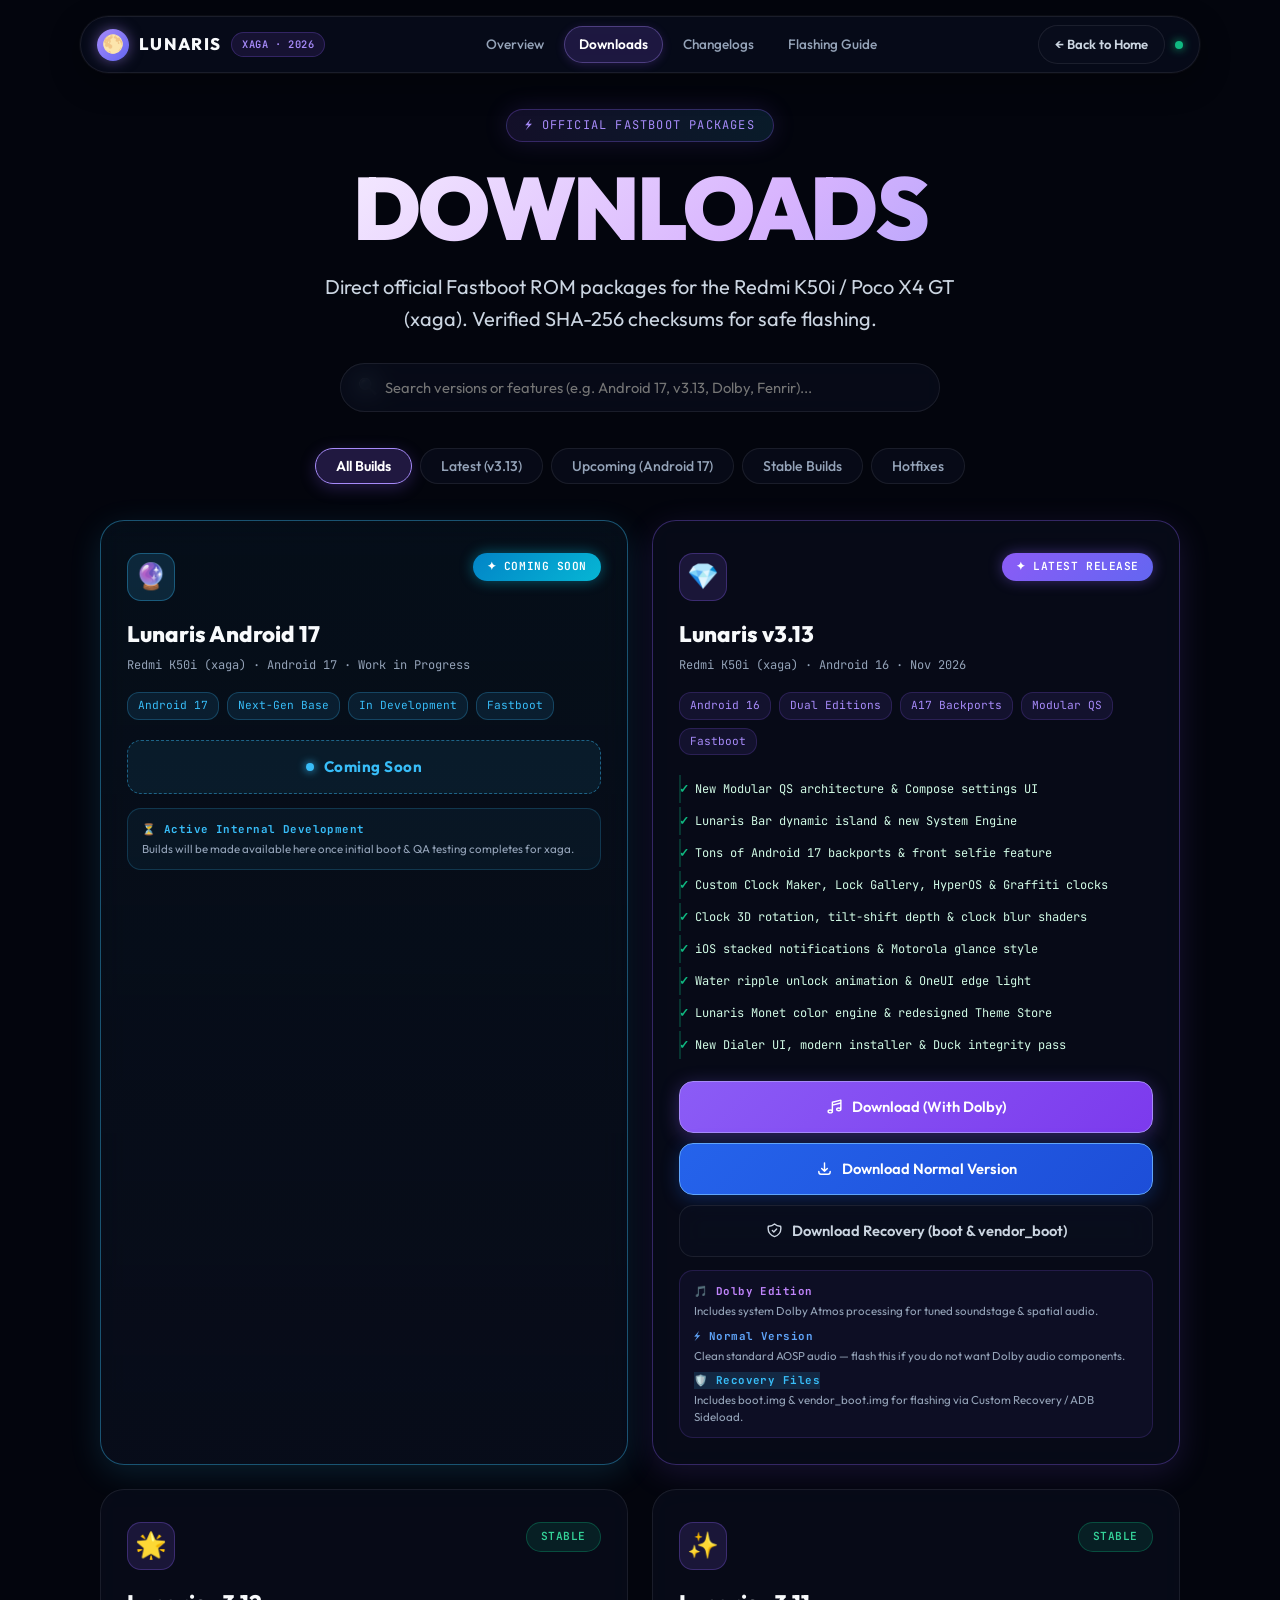
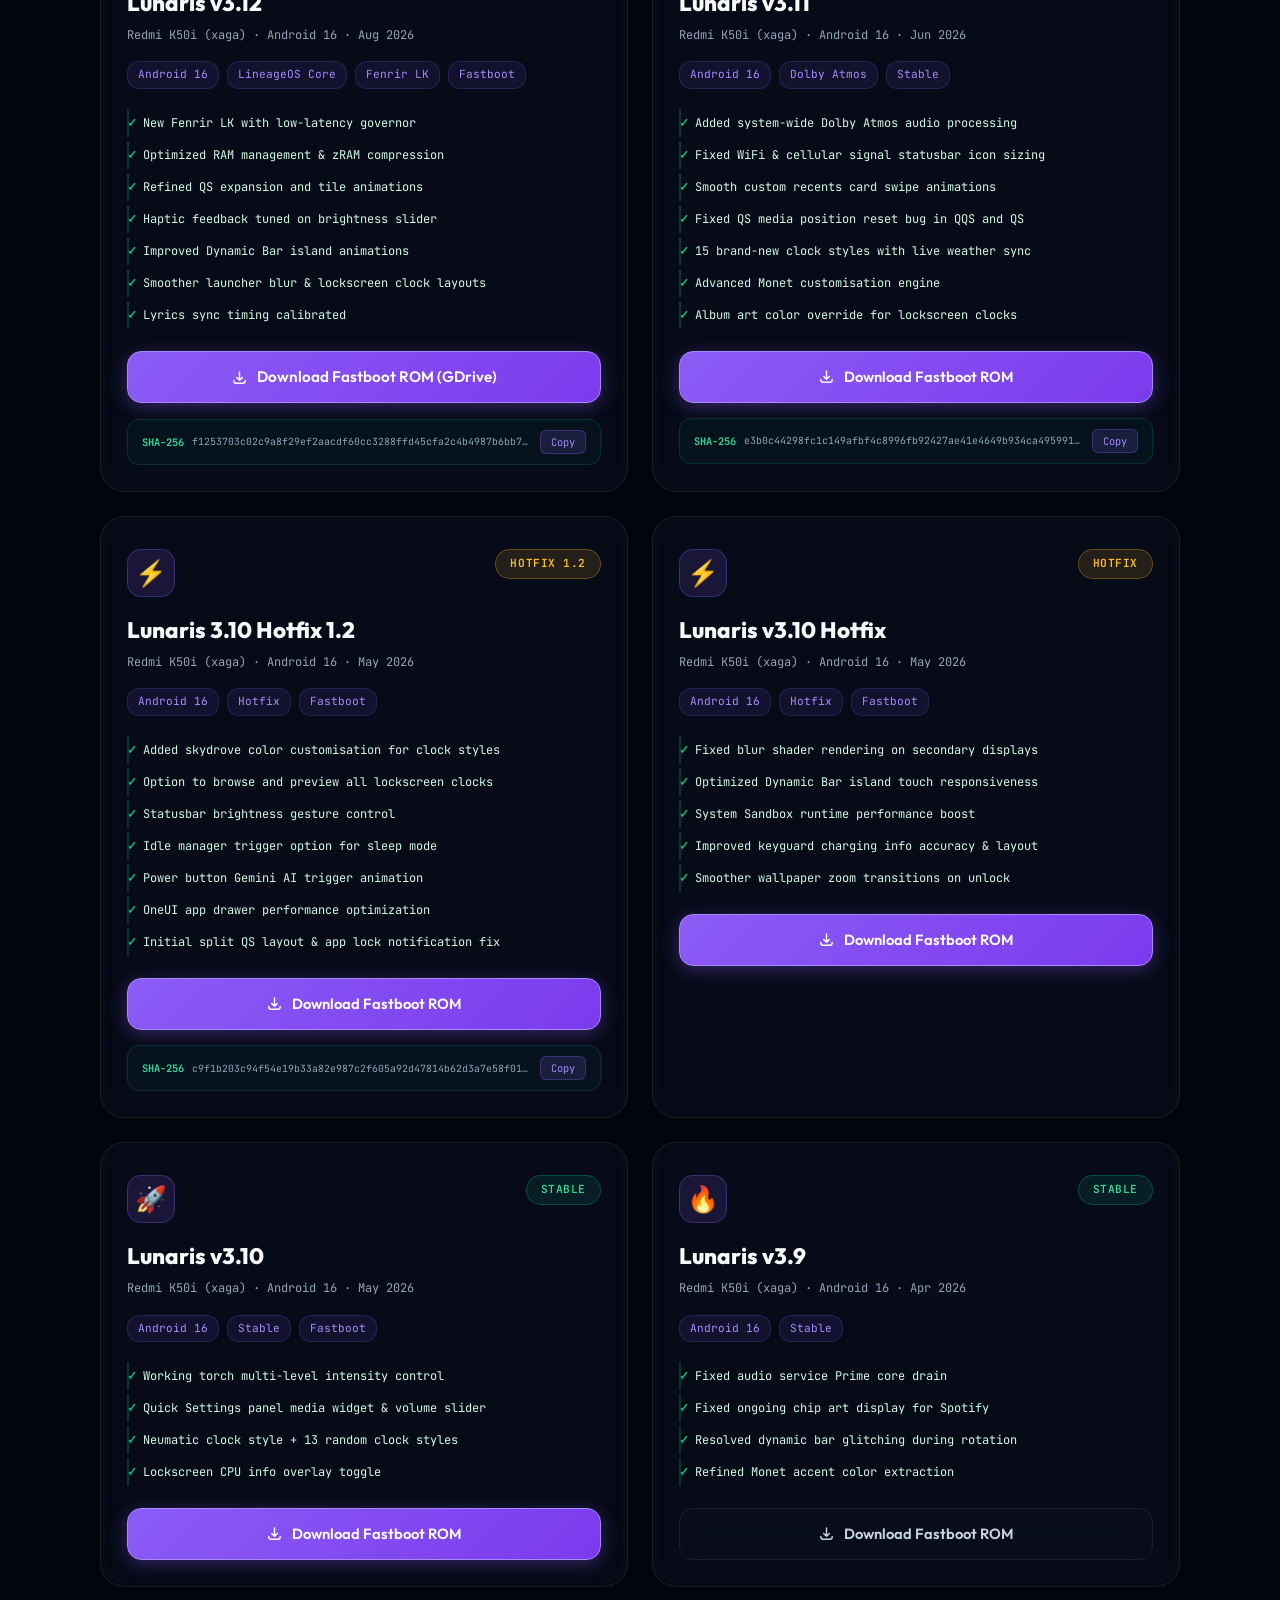
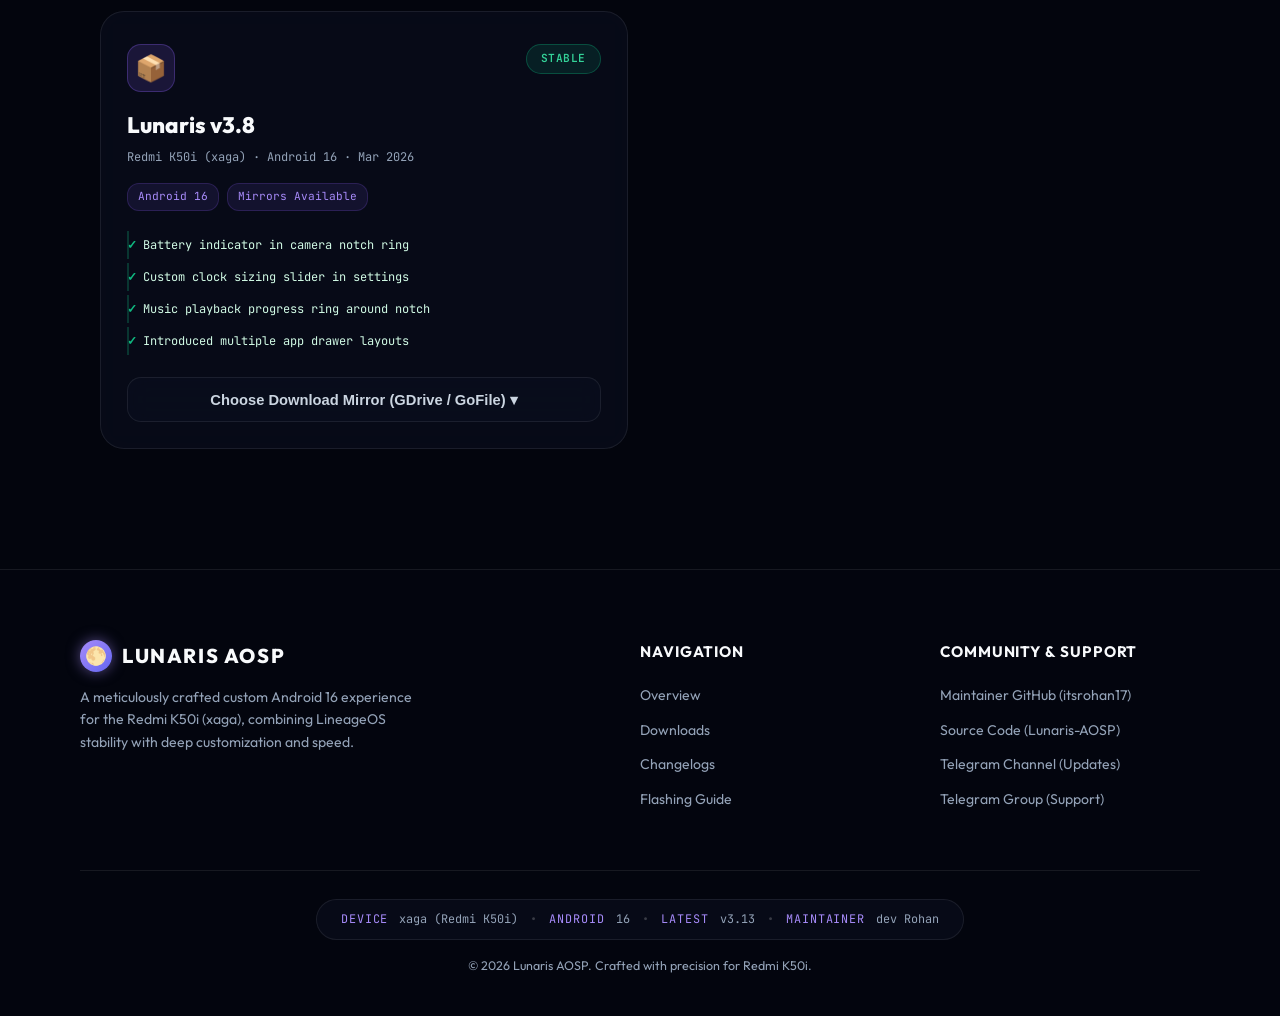
==== downloads.html @ 6e04f0ce "Lunaris v3.13 upates pushed" ====
<!DOCTYPE html>
<html lang="en">

<head>
  <meta charset="UTF-8">
  <meta name="viewport" content="width=device-width, initial-scale=1.0, maximum-scale=5.0">
  <meta name="theme-color" content="#03050d">
  <title>Downloads · Lunaris AOSP | Redmi K50i (xaga)</title>

  <meta name="description" content="Download official Fastboot ROM builds for Lunaris AOSP on Redmi K50i (xaga). Based on Android 16 and LineageOS.">
  <meta name="keywords" content="Lunaris AOSP downloads, Redmi K50i ROM download, xaga Fastboot ROM, Android 16 download">
  <meta name="author" content="dev Rohan (itsrohan17)">
  <link rel="canonical" href="https://itsrohan17.github.io/Lunaris-Aosp-Xaga-website/downloads.html">

  <!-- Open Graph -->
  <meta property="og:type" content="website">
  <meta property="og:url" content="https://itsrohan17.github.io/Lunaris-Aosp-Xaga-website/downloads.html">
  <meta property="og:title" content="Downloads · Lunaris AOSP | Redmi K50i">
  <meta property="og:description" content="Download official Fastboot ROMs for Redmi K50i (xaga). High performance Android 16.">
  <meta property="og:site_name" content="Lunaris AOSP">
  <meta property="og:image" content="screenshots/homescreen.png">

  <!-- Twitter -->
  <meta name="twitter:card" content="summary_large_image">
  <meta name="twitter:title" content="Downloads · Lunaris AOSP | Redmi K50i">
  <meta name="twitter:description" content="Download official Fastboot ROMs for Redmi K50i (xaga). High performance Android 16.">

  <!-- Favicon -->
  <link rel="icon" type="image/svg+xml" href="data:image/svg+xml,<svg xmlns='http://www.w3.org/2000/svg' viewBox='0 0 100 100'><text y='.9em' font-size='90'>🌕</text></svg>">

  <link rel="preconnect" href="https://fonts.googleapis.com">
  <link rel="preconnect" href="https://fonts.gstatic.com" crossorigin>
  <link href="https://fonts.googleapis.com/css2?family=Outfit:wght@300;400;500;600;700;800;900&family=JetBrains+Mono:wght@400;500;600;700&display=swap" rel="stylesheet">
  
  <link rel="stylesheet" href="style.css">
  <link rel="stylesheet" href="perf.css">
  <link rel="stylesheet" href="transitions.css">

  <script src="perf.js"></script>
  <script src="stars.js" defer></script>
  <script src="transitions.js"></script>
  <script src="script.js" defer></script>
</head>

<body>

  <canvas id="pc" aria-hidden="true"></canvas>
  <div class="ambient-glow" id="nebula" aria-hidden="true"></div>

  <!-- NAVIGATION HEADER -->
  <header>
    <nav class="nav-container scroll-reveal" aria-label="Main Navigation">
      <a href="index.html" class="nav-brand">
        <div class="nav-logo-icon">🌕</div>
        <span class="nav-logo-text">LUNARIS</span>
        <span class="nav-badge-pill">XAGA · 2026</span>
      </a>

      <ul class="nav-links">
        <li><a href="index.html" class="nav-link">Overview</a></li>
        <li><a href="downloads.html" class="nav-link active">Downloads</a></li>
        <li><a href="changelog.html" class="nav-link">Changelogs</a></li>
        <li><a href="guide.html" class="nav-link">Flashing Guide</a></li>
      </ul>

      <div class="nav-cta">
        <a href="index.html" class="btn bg" style="padding:8px 16px;font-size:0.82rem;border-radius:999px;">
          <span>← Back to Home</span>
        </a>
        <div class="nav-dot" title="Builds Active"></div>
        <button class="mobile-nav-toggle" id="mobile-toggle" aria-label="Toggle Navigation Menu" onclick="document.getElementById('mobile-drawer').classList.toggle('open')">
          ☰
        </button>
      </div>
    </nav>

    <!-- Mobile Drawer Menu -->
    <div class="mobile-menu-drawer" id="mobile-drawer">
      <a href="index.html" class="nav-link" onclick="document.getElementById('mobile-drawer').classList.remove('open')">Overview</a>
      <a href="downloads.html" class="nav-link active" onclick="document.getElementById('mobile-drawer').classList.remove('open')">Downloads</a>
      <a href="changelog.html" class="nav-link" onclick="document.getElementById('mobile-drawer').classList.remove('open')">Changelogs</a>
      <a href="guide.html" class="nav-link" onclick="document.getElementById('mobile-drawer').classList.remove('open')">Flashing Guide</a>
      <a href="https://t.me/screenshotsxaga" target="_blank" rel="noopener noreferrer" class="nav-link" style="color:var(--sky);">Telegram Updates ↗</a>
      <a href="https://github.com/itsrohan17" target="_blank" rel="noopener noreferrer" class="nav-link" style="color:var(--violet);">Maintainer GitHub ↗</a>
    </div>
  </header>

  <main id="page-root">
    <div class="hero-wrapper" style="margin-bottom:28px;">
      <p class="hero-pill-badge rev d1">
        <span>⚡ OFFICIAL FASTBOOT PACKAGES</span>
      </p>
      <div class="rev d2">
        <h1 class="hero-title">DOWNLOADS</h1>
      </div>
      <p class="hero-subtitle rev d3">
        Direct official Fastboot ROM packages for the Redmi K50i / Poco X4 GT (xaga). Verified SHA-256 checksums for safe flashing.
      </p>
    </div>

    <!-- FILTER & SEARCH BAR -->
    <section class="scroll-reveal" style="max-width:var(--container-max);margin:0 auto 36px;padding:0 20px;">
      <div class="dl-search-bar">
        <span class="dl-search-icon">🔍</span>
        <input type="text" id="dl-search" class="dl-search-input" placeholder="Search versions or features (e.g. Android 17, v3.13, Dolby, Fenrir)..." oninput="filterDownloads()" aria-label="Search downloads">
      </div>

      <div class="ss-filters" style="justify-content:center;margin-bottom:24px;">
        <button class="filter-btn active" onclick="filterBuildType('all', this)">All Builds</button>
        <button class="filter-btn" onclick="filterBuildType('latest', this)">Latest (v3.13)</button>
        <button class="filter-btn" onclick="filterBuildType('upcoming', this)">Upcoming (Android 17)</button>
        <button class="filter-btn" onclick="filterBuildType('stable', this)">Stable Builds</button>
        <button class="filter-btn" onclick="filterBuildType('hotfix', this)">Hotfixes</button>
      </div>
    </section>

    <!-- DOWNLOADS GRID -->
    <section class="scroll-reveal" style="max-width:var(--container-max);margin:0 auto;padding:0 20px 60px;">
      <div class="dl-grid-3" id="downloads-grid">

        <!-- LUNARIS ANDROID 17 — COMING SOON -->
        <div class="dl-card dl-upcoming" data-type="upcoming" data-keywords="android 17 lunaris a17 coming soon next gen preview xaga future">
          <div class="dl-card-header">
            <div class="dl-icon-badge" style="background:rgba(56,189,248,0.15);border-color:rgba(56,189,248,0.35);">🔮</div>
            <span class="dl-ver-badge upcoming">✦ Coming Soon</span>
          </div>
          <div class="dl-ver">Lunaris Android 17</div>
          <div class="dl-device">Redmi K50i (xaga) · Android 17 · Work in Progress</div>
          <ul class="dl-tags">
            <li style="color:#38bdf8;background:rgba(56,189,248,0.1);border-color:rgba(56,189,248,0.25);">Android 17</li>
            <li style="color:#38bdf8;background:rgba(56,189,248,0.1);border-color:rgba(56,189,248,0.25);">Next-Gen Base</li>
            <li style="color:#38bdf8;background:rgba(56,189,248,0.1);border-color:rgba(56,189,248,0.25);">In Development</li>
            <li style="color:#38bdf8;background:rgba(56,189,248,0.1);border-color:rgba(56,189,248,0.25);">Fastboot</li>
          </ul>
          <div class="dl-btn-group">
            <div class="btn-coming-soon" aria-disabled="true">
              <span class="pulse-cyan"></span>
              <span>Coming Soon</span>
            </div>
            <div class="dl-edition-guide" style="background:rgba(56,189,248,0.05);border-color:rgba(56,189,248,0.2);">
              <div class="dl-edition-item">
                <span class="edition-badge" style="color:#38bdf8;">⏳ Active Internal Development</span>
                <span class="edition-desc">Builds will be made available here once initial boot &amp; QA testing completes for xaga.</span>
              </div>
            </div>
          </div>
        </div>

        <!-- v3.13 — LATEST -->
        <div class="dl-card dl-latest" data-type="latest" data-keywords="v3.13 latest november dolby normal vanilla modular qs compose settings lunaris bar hyperos clocks system engine ios stacked notification ripple moto dialer lock gallery custom clock maker blur edge light android 17 monet smartspace themestore duck fastboot">
          <div class="dl-card-header">
            <div class="dl-icon-badge">💎</div>
            <span class="dl-ver-badge new">✦ Latest Release</span>
          </div>
          <div class="dl-ver">Lunaris v3.13</div>
          <div class="dl-device">Redmi K50i (xaga) · Android 16 · Nov 2026</div>
          <ul class="dl-tags">
            <li>Android 16</li>
            <li>Dual Editions</li>
            <li>A17 Backports</li>
            <li>Modular QS</li>
            <li>Fastboot</li>
          </ul>
          <ul class="dl-changelog">
            <li>New Modular QS architecture &amp; Compose settings UI</li>
            <li>Lunaris Bar dynamic island &amp; new System Engine</li>
            <li>Tons of Android 17 backports &amp; front selfie feature</li>
            <li>Custom Clock Maker, Lock Gallery, HyperOS &amp; Graffiti clocks</li>
            <li>Clock 3D rotation, tilt-shift depth &amp; clock blur shaders</li>
            <li>iOS stacked notifications &amp; Motorola glance style</li>
            <li>Water ripple unlock animation &amp; OneUI edge light</li>
            <li>Lunaris Monet color engine &amp; redesigned Theme Store</li>
            <li>New Dialer UI, modern installer &amp; Duck integrity pass</li>
          </ul>
          <div class="dl-btn-group">
            <a href="https://drive.google.com/file/d/1tJzmghFNic3jYILb0O81MYDcmByNEV8l/view?usp=sharing" target="_blank" rel="noopener noreferrer" class="btn bp" style="justify-content:center;font-size:0.92rem;">
              <svg width="17" height="17" fill="none" stroke="currentColor" viewBox="0 0 24 24">
                <path stroke-linecap="round" stroke-linejoin="round" stroke-width="2" d="M9 19V6l12-3v13M9 19c0 1.105-1.343 2-3 2s-3-.895-3-2 1.343-2 3-2 3 .895 3 2zm12-3c0 1.105-1.343 2-3 2s-3-.895-3-2 1.343-2 3-2 3 .895 3 2zM9 10l12-3" />
              </svg>
              <span>Download (With Dolby)</span>
            </a>
            <a href="https://drive.google.com/file/d/1iF93x6z52WdGJ9EqKQEm_gPlXsVqpQcZ/view?usp=sharing" target="_blank" rel="noopener noreferrer" class="btn bs" style="justify-content:center;font-size:0.92rem;">
              <svg width="17" height="17" fill="none" stroke="currentColor" viewBox="0 0 24 24">
                <path stroke-linecap="round" stroke-linejoin="round" stroke-width="2" d="M4 16v1a3 3 0 003 3h10a3 3 0 003-3v-1m-4-4l-4 4m0 0l-4-4m4 4V4" />
              </svg>
              <span>Download Normal Version</span>
            </a>
            <a href="https://drive.google.com/drive/folders/1E7qquMc-BsSf50VCB7XWBFlTIVRnijk4?usp=sharing" target="_blank" rel="noopener noreferrer" class="btn bg" style="justify-content:center;font-size:0.92rem;">
              <svg width="17" height="17" fill="none" stroke="currentColor" viewBox="0 0 24 24">
                <path stroke-linecap="round" stroke-linejoin="round" stroke-width="2" d="M9 12l2 2 4-4m5.618-4.016A11.955 11.955 0 0112 2.944a11.955 11.955 0 01-8.618 3.04A12.02 12.02 0 003 9c0 5.591 3.824 10.29 9 11.622 5.176-1.332 9-6.03 9-11.622 0-1.042-.133-2.052-.382-3.016z" />
              </svg>
              <span>Download Recovery (boot &amp; vendor_boot)</span>
            </a>
            <div class="dl-edition-guide">
              <div class="dl-edition-item">
                <span class="edition-badge dolby">🎵 Dolby Edition</span>
                <span class="edition-desc">Includes system Dolby Atmos processing for tuned soundstage &amp; spatial audio.</span>
              </div>
              <div class="dl-edition-item">
                <span class="edition-badge vanilla">⚡ Normal Version</span>
                <span class="edition-desc">Clean standard AOSP audio — flash this if you do not want Dolby audio components.</span>
              </div>
              <div class="dl-edition-item">
                <span class="edition-badge" style="background:rgba(56,189,248,0.15);border-color:rgba(56,189,248,0.3);color:#38bdf8;">🛡️ Recovery Files</span>
                <span class="edition-desc">Includes boot.img &amp; vendor_boot.img for flashing via Custom Recovery / ADB Sideload.</span>
              </div>
            </div>
          </div>
        </div>

        <!-- v3.12 -->
        <div class="dl-card" data-type="stable" data-keywords="v3.12 stable fenrir ram qs dynamic bar clocks lyrics blur">
          <div class="dl-card-header">
            <div class="dl-icon-badge">🌟</div>
            <span class="dl-ver-badge stable">Stable</span>
          </div>
          <div class="dl-ver">Lunaris v3.12</div>
          <div class="dl-device">Redmi K50i (xaga) · Android 16 · Aug 2026</div>
          <ul class="dl-tags">
            <li>Android 16</li>
            <li>LineageOS Core</li>
            <li>Fenrir LK</li>
            <li>Fastboot</li>
          </ul>
          <ul class="dl-changelog">
            <li>New Fenrir LK with low-latency governor</li>
            <li>Optimized RAM management &amp; zRAM compression</li>
            <li>Refined QS expansion and tile animations</li>
            <li>Haptic feedback tuned on brightness slider</li>
            <li>Improved Dynamic Bar island animations</li>
            <li>Smoother launcher blur &amp; lockscreen clock layouts</li>
            <li>Lyrics sync timing calibrated</li>
          </ul>
          <div class="dl-btn-group">
            <a href="https://drive.google.com/file/d/13SLrzOPtOUYVpZywVkuMo_KiGt4qIK9p/view?usp=sharing" target="_blank" rel="noopener noreferrer" class="btn bp" style="justify-content:center;font-size:0.95rem;">
              <svg width="17" height="17" fill="none" stroke="currentColor" viewBox="0 0 24 24">
                <path stroke-linecap="round" stroke-linejoin="round" stroke-width="2" d="M4 16v1a3 3 0 003 3h10a3 3 0 003-3v-1m-4-4l-4 4m0 0l-4-4m4 4V4" />
              </svg>
              Download Fastboot ROM (GDrive)
            </a>
            <div class="dl-checksum">
              <span class="dl-checksum-label">SHA-256</span>
              <span class="dl-checksum-val" title="Click to copy hash" onclick="copyChecksum('13SLrzOPtOUYVpZywVkuMo_KiGt4qIK9p_v312', this)">f1253703c02c9a8f29ef2aacdf60cc3288ffd45cfa2c4b4987b6bb7b59f8f82b</span>
              <button class="dl-checksum-copy" onclick="copyChecksum('f1253703c02c9a8f29ef2aacdf60cc3288ffd45cfa2c4b4987b6bb7b59f8f82b', this)">Copy</button>
            </div>
          </div>
        </div>

        <!-- v3.11 -->
        <div class="dl-card" data-type="stable" data-keywords="v3.11 stable dolby atmos wifi signal recents monet weather clocks album art">
          <div class="dl-card-header">
            <div class="dl-icon-badge">✨</div>
            <span class="dl-ver-badge stable">Stable</span>
          </div>
          <div class="dl-ver">Lunaris v3.11</div>
          <div class="dl-device">Redmi K50i (xaga) · Android 16 · Jun 2026</div>
          <ul class="dl-tags">
            <li>Android 16</li>
            <li>Dolby Atmos</li>
            <li>Stable</li>
          </ul>
          <ul class="dl-changelog">
            <li>Added system-wide Dolby Atmos audio processing</li>
            <li>Fixed WiFi &amp; cellular signal statusbar icon sizing</li>
            <li>Smooth custom recents card swipe animations</li>
            <li>Fixed QS media position reset bug in QQS and QS</li>
            <li>15 brand-new clock styles with live weather sync</li>
            <li>Advanced Monet customisation engine</li>
            <li>Album art color override for lockscreen clocks</li>
          </ul>
          <div class="dl-btn-group">
            <a href="https://drive.google.com/file/d/1seFrVjwxDb40dJ8RsDwzl2nC1F6i5Upm/view?usp=sharing" target="_blank" rel="noopener noreferrer" class="btn bp" style="justify-content:center;">
              <svg width="17" height="17" fill="none" stroke="currentColor" viewBox="0 0 24 24">
                <path stroke-linecap="round" stroke-linejoin="round" stroke-width="2" d="M4 16v1a3 3 0 003 3h10a3 3 0 003-3v-1m-4-4l-4 4m0 0l-4-4m4 4V4" />
              </svg>
              Download Fastboot ROM
            </a>
            <div class="dl-checksum">
              <span class="dl-checksum-label">SHA-256</span>
              <span class="dl-checksum-val" title="Click to copy hash" onclick="copyChecksum('e3b0c44298fc1c149afbf4c8996fb92427ae41e4649b934ca495991b7852b855', this)">e3b0c44298fc1c149afbf4c8996fb92427ae41e4649b934ca495991b7852b855</span>
              <button class="dl-checksum-copy" onclick="copyChecksum('e3b0c44298fc1c149afbf4c8996fb92427ae41e4649b934ca495991b7852b855', this)">Copy</button>
            </div>
          </div>
        </div>

        <!-- v3.10 Hotfix 1.2 -->
        <div class="dl-card" data-type="hotfix" data-keywords="v3.10 hotfix 1.2 skydrove idle sleep gemini split qs oneui app lock">
          <div class="dl-card-header">
            <div class="dl-icon-badge">⚡</div>
            <span class="dl-ver-badge hotfix">Hotfix 1.2</span>
          </div>
          <div class="dl-ver">Lunaris 3.10 Hotfix 1.2</div>
          <div class="dl-device">Redmi K50i (xaga) · Android 16 · May 2026</div>
          <ul class="dl-tags">
            <li>Android 16</li>
            <li>Hotfix</li>
            <li>Fastboot</li>
          </ul>
          <ul class="dl-changelog">
            <li>Added skydrove color customisation for clock styles</li>
            <li>Option to browse and preview all lockscreen clocks</li>
            <li>Statusbar brightness gesture control</li>
            <li>Idle manager trigger option for sleep mode</li>
            <li>Power button Gemini AI trigger animation</li>
            <li>OneUI app drawer performance optimization</li>
            <li>Initial split QS layout &amp; app lock notification fix</li>
          </ul>
          <div class="dl-btn-group">
            <a href="https://drive.google.com/file/d/1TbjVX_ye-TkiYtQxZ4rJklOl6Gd5_VT9/view?usp=sharing" target="_blank" rel="noopener noreferrer" class="btn bp" style="justify-content:center;">
              <svg width="17" height="17" fill="none" stroke="currentColor" viewBox="0 0 24 24">
                <path stroke-linecap="round" stroke-linejoin="round" stroke-width="2" d="M4 16v1a3 3 0 003 3h10a3 3 0 003-3v-1m-4-4l-4 4m0 0l-4-4m4 4V4" />
              </svg>
              Download Fastboot ROM
            </a>
            <div class="dl-checksum">
              <span class="dl-checksum-label">SHA-256</span>
              <span class="dl-checksum-val" title="Click to copy hash" onclick="copyChecksum('c9f1b203c94f54e19b33a82e987c2f605a92d47814b62d3a7e58f01b92c4e612', this)">c9f1b203c94f54e19b33a82e987c2f605a92d47814b62d3a7e58f01b92c4e612</span>
              <button class="dl-checksum-copy" onclick="copyChecksum('c9f1b203c94f54e19b33a82e987c2f605a92d47814b62d3a7e58f01b92c4e612', this)">Copy</button>
            </div>
          </div>
        </div>

        <!-- v3.10 Hotfix -->
        <div class="dl-card" data-type="hotfix" data-keywords="v3.10 hotfix blur dynamic bar sandbox charging wallpaper">
          <div class="dl-card-header">
            <div class="dl-icon-badge">⚡</div>
            <span class="dl-ver-badge hotfix">Hotfix</span>
          </div>
          <div class="dl-ver">Lunaris v3.10 Hotfix</div>
          <div class="dl-device">Redmi K50i (xaga) · Android 16 · May 2026</div>
          <ul class="dl-tags">
            <li>Android 16</li>
            <li>Hotfix</li>
            <li>Fastboot</li>
          </ul>
          <ul class="dl-changelog">
            <li>Fixed blur shader rendering on secondary displays</li>
            <li>Optimized Dynamic Bar island touch responsiveness</li>
            <li>System Sandbox runtime performance boost</li>
            <li>Improved keyguard charging info accuracy &amp; layout</li>
            <li>Smoother wallpaper zoom transitions on unlock</li>
          </ul>
          <div class="dl-btn-group">
            <a href="https://drive.google.com/file/d/1fgwHybkwSjbaBBGD9rNshaLlSyxAv9VK/view?usp=sharing" target="_blank" rel="noopener noreferrer" class="btn bp" style="justify-content:center;">
              <svg width="17" height="17" fill="none" stroke="currentColor" viewBox="0 0 24 24">
                <path stroke-linecap="round" stroke-linejoin="round" stroke-width="2" d="M4 16v1a3 3 0 003 3h10a3 3 0 003-3v-1m-4-4l-4 4m0 0l-4-4m4 4V4" />
              </svg>
              Download Fastboot ROM
            </a>
          </div>
        </div>

        <!-- v3.10 -->
        <div class="dl-card" data-type="stable" data-keywords="v3.10 stable torch intensity qs widget slider neumatic cpu info">
          <div class="dl-card-header">
            <div class="dl-icon-badge">🚀</div>
            <span class="dl-ver-badge stable">Stable</span>
          </div>
          <div class="dl-ver">Lunaris v3.10</div>
          <div class="dl-device">Redmi K50i (xaga) · Android 16 · May 2026</div>
          <ul class="dl-tags">
            <li>Android 16</li>
            <li>Stable</li>
            <li>Fastboot</li>
          </ul>
          <ul class="dl-changelog">
            <li>Working torch multi-level intensity control</li>
            <li>Quick Settings panel media widget &amp; volume slider</li>
            <li>Neumatic clock style + 13 random clock styles</li>
            <li>Lockscreen CPU info overlay toggle</li>
          </ul>
          <div class="dl-btn-group">
            <a href="https://drive.google.com/file/d/1to22VAN6Z8TKXUaTgHv04Tz7E4VknxQy/view?usp=sharing" target="_blank" rel="noopener noreferrer" class="btn bp" style="justify-content:center;">
              <svg width="17" height="17" fill="none" stroke="currentColor" viewBox="0 0 24 24">
                <path stroke-linecap="round" stroke-linejoin="round" stroke-width="2" d="M4 16v1a3 3 0 003 3h10a3 3 0 003-3v-1m-4-4l-4 4m0 0l-4-4m4 4V4" />
              </svg>
              Download Fastboot ROM
            </a>
          </div>
        </div>

        <!-- v3.9 -->
        <div class="dl-card" data-type="stable" data-keywords="v3.9 stable prime core spotify chip art dynamic bar bugs">
          <div class="dl-card-header">
            <div class="dl-icon-badge">🔥</div>
            <span class="dl-ver-badge stable">Stable</span>
          </div>
          <div class="dl-ver">Lunaris v3.9</div>
          <div class="dl-device">Redmi K50i (xaga) · Android 16 · Apr 2026</div>
          <ul class="dl-tags">
            <li>Android 16</li>
            <li>Stable</li>
          </ul>
          <ul class="dl-changelog">
            <li>Fixed audio service Prime core drain</li>
            <li>Fixed ongoing chip art display for Spotify</li>
            <li>Resolved dynamic bar glitching during rotation</li>
            <li>Refined Monet accent color extraction</li>
          </ul>
          <div class="dl-btn-group">
            <a href="https://drive.google.com/file/d/1EjHQTIiWe0vtI8l74qbs0nRO5-8o7Qqz/view?usp=sharing" target="_blank" rel="noopener noreferrer" class="btn bg" style="justify-content:center;">
              <svg width="17" height="17" fill="none" stroke="currentColor" viewBox="0 0 24 24">
                <path stroke-linecap="round" stroke-linejoin="round" stroke-width="2" d="M4 16v1a3 3 0 003 3h10a3 3 0 003-3v-1m-4-4l-4 4m0 0l-4-4m4 4V4" />
              </svg>
              Download Fastboot ROM
            </a>
          </div>
        </div>

        <!-- v3.8 -->
        <div class="dl-card" data-type="stable" data-keywords="v3.8 stable notch battery ring music appdrawer mirror gofile">
          <div class="dl-card-header">
            <div class="dl-icon-badge">📦</div>
            <span class="dl-ver-badge stable">Stable</span>
          </div>
          <div class="dl-ver">Lunaris v3.8</div>
          <div class="dl-device">Redmi K50i (xaga) · Android 16 · Mar 2026</div>
          <ul class="dl-tags">
            <li>Android 16</li>
            <li>Mirrors Available</li>
          </ul>
          <ul class="dl-changelog">
            <li>Battery indicator in camera notch ring</li>
            <li>Custom clock sizing slider in settings</li>
            <li>Music playback progress ring around notch</li>
            <li>Introduced multiple app drawer layouts</li>
          </ul>
          <div class="dl-btn-group" style="position:relative;">
            <button class="btn bg" id="dl38-btn" onclick="toggleDl38(event)" style="width:100%;justify-content:center;">
              Choose Download Mirror (GDrive / GoFile) ▾
            </button>
          </div>
        </div>

      </div>
    </section>

    <!-- FOOTER -->
    <footer class="premium-footer scroll-reveal">
      <div class="footer-grid">
        <div class="footer-col brand-col">
          <div class="footer-logo-row">
            <div class="nav-logo-icon">🌕</div>
            <span class="footer-logo">LUNARIS AOSP</span>
          </div>
          <p class="footer-desc">
            A meticulously crafted custom Android 16 experience for the Redmi K50i (xaga), combining LineageOS stability with deep customization and speed.
          </p>
        </div>
        <div class="footer-col">
          <h4>Navigation</h4>
          <a href="index.html">Overview</a>
          <a href="downloads.html">Downloads</a>
          <a href="changelog.html">Changelogs</a>
          <a href="guide.html">Flashing Guide</a>
        </div>
        <div class="footer-col">
          <h4>Community & Support</h4>
          <a href="https://github.com/itsrohan17" target="_blank" rel="noopener noreferrer">Maintainer GitHub (itsrohan17)</a>
          <a href="https://github.com/Lunaris-AOSP" target="_blank" rel="noopener noreferrer">Source Code (Lunaris-AOSP)</a>
          <a href="https://t.me/screenshotsxaga" target="_blank" rel="noopener noreferrer">Telegram Channel (Updates)</a>
          <a href="https://t.me/XAGASupport" target="_blank" rel="noopener noreferrer">Telegram Group (Support)</a>
        </div>
      </div>

      <div class="footer-bottom">
        <div class="device-info">
          <span><span class="info-label">Device</span> xaga (Redmi K50i)</span>
          <span class="dot-sep">•</span>
          <span><span class="info-label">Android</span> 16</span>
          <span class="dot-sep">•</span>
          <span><span class="info-label">Latest</span> <span class="live-tag">v3.13</span></span>
          <span class="dot-sep">•</span>
          <span><span class="info-label">Maintainer</span> dev Rohan</span>
        </div>
        <p class="copyright">© 2026 Lunaris AOSP. Crafted with precision for Redmi K50i.</p>
      </div>
    </footer>
  </main>

  <!-- DL38 POPUP (OUTSIDE PAGE-ROOT) -->
  <div class="community-popup" id="dl38-popup" role="menu" aria-label="Download Mirrors">
    <div class="comm-popup-label">⬇ Choose Mirror · v3.8</div>
    <a href="https://drive.usercontent.google.com/download?id=1_caPSR7IFrYbSn84t2uakOdltH_6XNYL&export=download&authuser=0" target="_blank" rel="noopener noreferrer" class="comm-item">
      <div class="comm-icon">
        <svg width="18" height="18" fill="none" stroke="currentColor" viewBox="0 0 24 24">
          <path stroke-linecap="round" stroke-linejoin="round" stroke-width="2" d="M4 16v1a3 3 0 003 3h10a3 3 0 003-3v-1m-4-4l-4 4m0 0l-4-4m4 4V4" />
        </svg>
      </div>
      <div class="comm-text">
        <span class="comm-title">Google Drive</span>
        <span class="comm-sub">High-speed direct download</span>
      </div>
    </a>
    <div class="comm-divider"></div>
    <a href="https://gofile.io/d/VHr9Gr" target="_blank" rel="noopener noreferrer" class="comm-item">
      <div class="comm-icon comm-icon-support">
        <svg width="18" height="18" fill="none" stroke="currentColor" viewBox="0 0 24 24">
          <path stroke-linecap="round" stroke-linejoin="round" stroke-width="2" d="M13 10V3L4 14h7v7l9-11h-7z" />
        </svg>
      </div>
      <div class="comm-text">
        <span class="comm-title">GoFile Mirror</span>
        <span class="comm-sub">Fast alternate mirror</span>
      </div>
    </a>
    <div class="comm-divider"></div>
    <div class="dl-checksum" style="margin:4px 0 0;">
      <span class="dl-checksum-label">SHA-256</span>
      <span class="dl-checksum-val" title="Click to copy" onclick="copyChecksum('f1253703c02c9a8f29ef2aacdf60cc3288ffd45cfa2c4b4987b6bb7b59f8f82b', this)">f1253703c02c9a8f29ef2aacdf60cc3288ffd45cfa2c4b4987b6bb7b59f8f82b</span>
      <button class="dl-checksum-copy" onclick="copyChecksum('f1253703c02c9a8f29ef2aacdf60cc3288ffd45cfa2c4b4987b6bb7b59f8f82b', this)">Copy</button>
    </div>
  </div>

  <script>
    function filterDownloads() {
      const query = document.getElementById('dl-search').value.toLowerCase().trim();
      const cards = document.querySelectorAll('#downloads-grid .dl-card');
      cards.forEach(card => {
        const text = (card.textContent + ' ' + (card.getAttribute('data-keywords') || '')).toLowerCase();
        if (!query || text.includes(query)) {
          card.style.display = 'block';
        } else {
          card.style.display = 'none';
        }
      });
    }

    function filterBuildType(type, btn) {
      document.querySelectorAll('.ss-filters .filter-btn').forEach(b => b.classList.remove('active'));
      if (btn) btn.classList.add('active');

      const cards = document.querySelectorAll('#downloads-grid .dl-card');
      cards.forEach(card => {
        const cardType = card.getAttribute('data-type');
        if (type === 'all' || cardType === type) {
          card.style.display = 'block';
        } else {
          card.style.display = 'none';
        }
      });
    }
  </script>
</body>

</html>
---- style.css ----
/* =============================================
   LUNARIS AOSP — FLAGSHIP DESIGN SYSTEM
   Redmi K50i (xaga) · Android 16
   style.css
   ============================================= */

@import url('https://fonts.googleapis.com/css2?family=Outfit:wght@300;400;500;600;700;800;900&family=JetBrains+Mono:wght@400;500;600;700&display=swap');

:root {
  /* Cosmic Color Palette */
  --bg: #03050d;
  --bg-gradient: radial-gradient(ellipse 80% 60% at 50% -10%, #151a3d 0%, #060919 45%, #03050d 100%);
  --bg-card: rgba(10, 14, 30, 0.65);
  --bg-card-hover: rgba(16, 22, 46, 0.85);
  
  --violet: #a78bfa;
  --violet-light: #c4b5fd;
  --accent: #8b5cf6;
  --accent-glow: rgba(139, 92, 246, 0.35);
  --sky: #38bdf8;
  --sky-glow: rgba(56, 189, 248, 0.25);
  --emerald: #10b981;
  --emerald-light: #34d399;
  --amber: #fbbf24;
  --rose: #f43f5e;
  
  --text: #f8fafc;
  --text-secondary: #cbd5e1;
  --muted: #94a3b8;
  --border: rgba(255, 255, 255, 0.08);
  --border-focus: rgba(167, 139, 250, 0.6);
  --glass: rgba(255, 255, 255, 0.03);
  --glass-border: rgba(255, 255, 255, 0.08);
  --glass-hover-border: rgba(167, 139, 250, 0.35);
  
  --font-sans: 'Outfit', -apple-system, BlinkMacSystemFont, 'Segoe UI', Roboto, sans-serif;
  --font-mono: 'JetBrains Mono', monospace;
  --ease-expo: cubic-bezier(0.16, 1, 0.3, 1);
  --ease-spring: cubic-bezier(0.34, 1.56, 0.64, 1);
  
  --container-max: 1120px;
}

*, *::before, *::after {
  margin: 0;
  padding: 0;
  box-sizing: border-box;
  -webkit-tap-highlight-color: transparent;
}

html {
  scrollbar-width: thin;
  scrollbar-color: rgba(139, 92, 246, 0.4) var(--bg);
  background-color: var(--bg);
  color: var(--text);
  font-family: var(--font-sans);
  max-width: 100%;
  overflow-x: clip;
  -webkit-font-smoothing: antialiased;
  -moz-osx-font-smoothing: grayscale;
  -webkit-overflow-scrolling: touch;
  overscroll-behavior-y: auto;
}

@media (prefers-reduced-motion: no-preference) and (pointer: fine) {
  html {
    scroll-behavior: smooth;
  }
}

body {
  font-family: var(--font-sans);
  background: var(--bg);
  color: var(--text);
  min-height: 100vh;
  width: 100%;
  max-width: 100%;
  overflow-x: clip;
  position: relative;
  line-height: 1.6;
  -webkit-overflow-scrolling: touch;
  touch-action: pan-y;
}

body::before {
  content: "";
  position: fixed;
  inset: 0;
  background-image: var(--bg-gradient);
  z-index: -2;
  pointer-events: none;
  transform: translateZ(0);
}

/* Accessibility */
:focus-visible {
  outline: 2px solid var(--violet);
  outline-offset: 3px;
  border-radius: 6px;
}

.sr-only {
  position: absolute;
  width: 1px;
  height: 1px;
  padding: 0;
  margin: -1px;
  overflow: hidden;
  clip: rect(0, 0, 0, 0);
  white-space: nowrap;
  border-width: 0;
}

/* Ambient Canvas & Glows */
#pc {
  position: fixed;
  inset: 0;
  z-index: -1;
  pointer-events: none;
  opacity: 0.7;
}

.ambient-glow {
  position: fixed;
  top: -25vh;
  left: 50%;
  transform: translateX(-50%);
  width: 130vw;
  height: 100vh;
  background: radial-gradient(circle, rgba(139, 92, 246, 0.16) 0%, rgba(56, 189, 248, 0.06) 35%, transparent 65%);
  z-index: -1;
  pointer-events: none;
  animation: nebulaBreathe 14s ease-in-out infinite alternate;
}

@keyframes nebulaBreathe {
  0% { transform: translateX(-50%) scale(1); opacity: 0.75; }
  100% { transform: translateX(-48%) scale(1.08); opacity: 0.95; }
}

/* Base Reveals */
.rev {
  opacity: 0;
  transform: translate3d(0, 24px, 0);
  animation: fadeUp 0.8s var(--ease-expo) forwards;
}

@keyframes fadeUp {
  to { opacity: 1; transform: translate3d(0, 0, 0); }
}

.d1 { animation-delay: 0.08s; }
.d2 { animation-delay: 0.16s; }
.d3 { animation-delay: 0.24s; }
.d4 { animation-delay: 0.32s; }
.d5 { animation-delay: 0.40s; }
.d6 { animation-delay: 0.48s; }

.scroll-reveal {
  opacity: 0;
  transform: translate3d(0, 24px, 0);
  transition: opacity 0.7s var(--ease-expo), transform 0.7s var(--ease-expo);
}

.scroll-reveal.active,
.scroll-reveal.visible,
.scroll-reveal.in-view {
  opacity: 1;
  transform: none;
}

/* =============================================
   UNIFIED FLOATING HEADER & NAVIGATION
   ============================================= */
header {
  position: sticky;
  top: 0;
  z-index: 100;
  padding: 16px 20px;
  display: flex;
  justify-content: center;
  width: 100%;
}

.nav-container {
  display: flex;
  align-items: center;
  justify-content: space-between;
  width: 100%;
  max-width: var(--container-max);
  padding: 8px 16px;
  background: rgba(9, 13, 28, 0.75);
  border: 1px solid var(--glass-border);
  border-radius: 999px;
  backdrop-filter: blur(20px);
  -webkit-backdrop-filter: blur(20px);
  box-shadow: 0 10px 30px rgba(0, 0, 0, 0.35), 0 0 0 1px rgba(255, 255, 255, 0.04);
  transition: border-color 0.3s, box-shadow 0.3s;
}

.nav-container:hover {
  border-color: rgba(167, 139, 250, 0.25);
  box-shadow: 0 12px 36px rgba(0, 0, 0, 0.45), 0 0 24px rgba(139, 92, 246, 0.08);
}

.nav-brand {
  display: flex;
  align-items: center;
  gap: 10px;
  text-decoration: none;
  color: var(--text);
}

.nav-logo-icon {
  width: 32px;
  height: 32px;
  border-radius: 50%;
  background: linear-gradient(135deg, #a78bfa 0%, #6366f1 100%);
  display: flex;
  align-items: center;
  justify-content: center;
  font-size: 1.1rem;
  box-shadow: 0 0 14px rgba(167, 139, 250, 0.5);
  flex-shrink: 0;
}

.nav-logo-text {
  font-weight: 800;
  font-size: 1.05rem;
  letter-spacing: 0.08em;
  color: var(--text);
}

.nav-badge-pill {
  font-family: var(--font-mono);
  font-size: 0.65rem;
  color: var(--violet);
  background: rgba(139, 92, 246, 0.12);
  border: 1px solid rgba(139, 92, 246, 0.25);
  padding: 3px 10px;
  border-radius: 20px;
  font-weight: 600;
  letter-spacing: 0.05em;
}

.nav-links {
  display: flex;
  align-items: center;
  gap: 6px;
  list-style: none;
}

.nav-link {
  display: inline-flex;
  align-items: center;
  gap: 6px;
  color: var(--muted);
  text-decoration: none;
  font-size: 0.85rem;
  font-weight: 500;
  padding: 7px 14px;
  border-radius: 999px;
  transition: all 0.25s ease;
  position: relative;
}

.nav-link:hover {
  color: var(--text);
  background: rgba(255, 255, 255, 0.05);
}

.nav-link.active {
  color: #fff;
  background: rgba(139, 92, 246, 0.18);
  border: 1px solid rgba(167, 139, 250, 0.35);
  box-shadow: 0 2px 10px rgba(139, 92, 246, 0.2);
  font-weight: 600;
}

.nav-cta {
  display: flex;
  align-items: center;
  gap: 10px;
}

.nav-dot {
  width: 8px;
  height: 8px;
  border-radius: 50%;
  background: #10b981;
  box-shadow: 0 0 10px #10b981;
  animation: dotPulse 2s ease-in-out infinite;
}

@keyframes dotPulse {
  0%, 100% { box-shadow: 0 0 6px #10b981; transform: scale(1); }
  50% { box-shadow: 0 0 14px #10b981, 0 0 22px rgba(16, 185, 129, 0.4); transform: scale(1.15); }
}

/* Mobile Nav Toggle */
.mobile-nav-toggle {
  display: none;
  background: rgba(255, 255, 255, 0.05);
  border: 1px solid var(--glass-border);
  color: var(--text);
  font-size: 1.25rem;
  width: 38px;
  height: 38px;
  border-radius: 10px;
  cursor: pointer;
  align-items: center;
  justify-content: center;
  transition: all 0.2s ease;
  flex-shrink: 0;
}

.mobile-nav-toggle:active {
  transform: scale(0.92);
  background: rgba(139, 92, 246, 0.2);
}

.mobile-menu-drawer {
  display: none;
}

@media (max-width: 820px) {
  .nav-links { display: none; }
  .mobile-nav-toggle { display: flex; }
  
  .mobile-menu-drawer {
    display: flex;
    flex-direction: column;
    position: fixed;
    top: 66px;
    left: 12px;
    right: 12px;
    max-width: calc(100vw - 24px);
    background: rgba(8, 12, 28, 0.96);
    border: 1px solid var(--glass-border);
    border-radius: 20px;
    padding: 14px;
    gap: 6px;
    backdrop-filter: blur(24px);
    -webkit-backdrop-filter: blur(24px);
    box-shadow: 0 20px 60px rgba(0, 0, 0, 0.85);
    z-index: 999;
    opacity: 0;
    pointer-events: none;
    transform: translateY(-8px);
    transition: opacity 0.22s ease, transform 0.22s ease;
  }
  
  .mobile-menu-drawer.open {
    opacity: 1;
    pointer-events: all;
    transform: translateY(0);
  }
  
  .mobile-menu-drawer .nav-link {
    width: 100%;
    padding: 12px 16px;
    border-radius: 12px;
    font-size: 0.95rem;
    min-height: 46px;
    display: flex;
    align-items: center;
  }
}

@media (max-width: 640px) {
  header {
    padding: 10px 12px;
  }

  .nav-container {
    padding: 6px 12px;
  }

  .nav-badge-pill {
    display: none !important;
  }

  .nav-cta .btn {
    display: none !important;
  }

  .nav-cta {
    gap: 8px;
  }
}

/* =============================================
   HERO SECTION
   ============================================= */
.hero-wrapper {
  position: relative;
  z-index: 10;
  max-width: 1000px;
  margin: 20px auto 40px;
  padding: 0 20px;
  text-align: center;
}

.hero-pill-badge {
  display: inline-flex;
  align-items: center;
  gap: 8px;
  font-family: var(--font-mono);
  font-size: 0.75rem;
  letter-spacing: 0.1em;
  text-transform: uppercase;
  background: linear-gradient(90deg, rgba(139, 92, 246, 0.12) 0%, rgba(56, 189, 248, 0.12) 100%);
  border: 1px solid rgba(139, 92, 246, 0.3);
  padding: 6px 18px;
  border-radius: 30px;
  color: var(--violet);
  margin-bottom: 20px;
  box-shadow: 0 0 24px rgba(139, 92, 246, 0.15);
}

.hero-pill-badge .pulse-green {
  width: 6px;
  height: 6px;
  border-radius: 50%;
  background: #10b981;
  box-shadow: 0 0 8px #10b981;
}

h1.hero-title {
  font-size: clamp(2.1rem, 8.5vw, 5.5rem);
  font-weight: 900;
  line-height: 1.05;
  letter-spacing: -0.03em;
  background: linear-gradient(135deg, #ffffff 0%, #d8b4fe 25%, #818cf8 50%, #38bdf8 80%, #ffffff 100%);
  background-size: 250% 250%;
  -webkit-background-clip: text;
  background-clip: text;
  color: transparent;
  margin-bottom: 16px;
  animation: gradientShift 10s ease infinite;
}

@keyframes gradientShift {
  0% { background-position: 0% 50%; }
  50% { background-position: 100% 50%; }
  100% { background-position: 0% 50%; }
}

.hero-subtitle {
  font-size: clamp(0.95rem, 2.5vw, 1.25rem);
  color: var(--text-secondary);
  max-width: 680px;
  margin: 0 auto 12px;
  font-weight: 400;
  line-height: 1.6;
}

/* GitHub Stats Card Row */
.gh-stats {
  display: flex;
  justify-content: center;
  gap: 10px;
  flex-wrap: wrap;
  margin-bottom: 36px;
  max-width: 100%;
}

.gh-stat {
  display: inline-flex;
  align-items: center;
  gap: 8px;
  background: var(--bg-card);
  border: 1px solid var(--glass-border);
  border-radius: 30px;
  padding: 8px 18px;
  font-family: var(--font-mono);
  font-size: 0.8rem;
  color: var(--muted);
  backdrop-filter: blur(10px);
  box-shadow: 0 4px 16px rgba(0, 0, 0, 0.2);
  transition: transform 0.25s, border-color 0.25s;
}

.gh-stat:hover {
  transform: translateY(-2px);
  border-color: rgba(167, 139, 250, 0.3);
}

.gh-stat svg {
  color: var(--violet);
  flex-shrink: 0;
}

.gh-stat-val {
  color: var(--text);
  font-weight: 600;
}

.skeleton {
  display: inline-block;
  min-width: 48px;
  height: 14px;
  background: #1e293b;
  border-radius: 4px;
  animation: pulseSkeleton 1.5s infinite;
}

@keyframes pulseSkeleton {
  0%, 100% { opacity: 0.6; }
  50% { opacity: 1; }
}

/* CTA Buttons */
.btns {
  display: flex;
  flex-wrap: wrap;
  gap: 12px;
  justify-content: center;
  margin-bottom: 60px;
  position: relative;
  z-index: 20;
}

@media (max-width: 560px) {
  .hero-wrapper {
    padding: 0 16px;
    margin-top: 10px;
    margin-bottom: 24px;
  }

  .gh-stats {
    gap: 8px;
    margin-bottom: 28px;
  }

  .gh-stat {
    padding: 6px 14px;
    font-size: 0.76rem;
  }

  .btns {
    flex-direction: column;
    width: 100%;
    max-width: 340px;
    margin: 0 auto 40px;
    gap: 10px;
  }

  .btns .btn,
  .btns .community-wrap,
  .btns #comm-btn {
    width: 100%;
    justify-content: center;
    box-sizing: border-box;
  }
}

.btn {
  position: relative;
  display: inline-flex;
  align-items: center;
  gap: 9px;
  padding: 13px 26px;
  font-weight: 600;
  font-size: 0.92rem;
  border-radius: 14px;
  text-decoration: none;
  color: #fff;
  border: 1px solid transparent;
  cursor: pointer;
  overflow: hidden;
  transition: all 0.3s cubic-bezier(0.25, 0.8, 0.25, 1);
  will-change: transform;
}

.btn:hover {
  transform: translateY(-3px);
}

.btn:active {
  transform: translateY(1px) scale(0.98);
}

.btn::after {
  content: '';
  position: absolute;
  top: 0;
  left: -120%;
  width: 60%;
  height: 100%;
  background: linear-gradient(90deg, transparent, rgba(255, 255, 255, 0.3), transparent);
  transform: skewX(-20deg);
  transition: 0.6s ease;
}

.btn:hover::after {
  left: 150%;
}

.bp {
  background: linear-gradient(135deg, #8b5cf6 0%, #7c3aed 100%);
  border-color: #a78bfa;
  box-shadow: 0 4px 18px rgba(139, 92, 246, 0.35);
}

.bp:hover {
  box-shadow: 0 8px 30px rgba(139, 92, 246, 0.65);
  border-color: #ddd6fe;
}

.bs {
  background: linear-gradient(135deg, #2563eb 0%, #1d4ed8 100%);
  border-color: #60a5fa;
  box-shadow: 0 4px 18px rgba(37, 99, 235, 0.3);
}

.bs:hover {
  box-shadow: 0 8px 30px rgba(37, 99, 235, 0.6);
  border-color: #bfdbfe;
}

.bg {
  background: var(--bg-card);
  border-color: var(--glass-border);
  backdrop-filter: blur(12px);
  color: var(--text-secondary);
}

.bg:hover {
  background: rgba(255, 255, 255, 0.08);
  border-color: rgba(255, 255, 255, 0.25);
  color: #fff;
  box-shadow: 0 8px 24px rgba(0, 0, 0, 0.3);
}

.bcl {
  background: linear-gradient(135deg, #059669 0%, #047857 100%);
  border-color: #34d399;
  box-shadow: 0 4px 18px rgba(5, 150, 105, 0.3);
}

.bcl:hover {
  box-shadow: 0 8px 30px rgba(5, 150, 105, 0.6);
  border-color: #a7f3d0;
}

/* =============================================
   DIVIDER COMPONENT
   ============================================= */
.section-divider {
  position: relative;
  text-align: center;
  margin: 60px auto 40px;
  max-width: var(--container-max);
  padding: 0 20px;
}

.section-divider::before {
  content: '';
  position: absolute;
  top: 50%;
  left: 20px;
  right: 20px;
  height: 1px;
  background: linear-gradient(90deg, transparent, rgba(139, 92, 246, 0.4), transparent);
}

.section-divider-content {
  position: relative;
  z-index: 1;
  display: inline-flex;
  align-items: center;
  gap: 10px;
  background: var(--bg);
  padding: 0 24px;
}

.section-tag {
  font-family: var(--font-mono);
  font-size: 0.75rem;
  font-weight: 700;
  letter-spacing: 0.15em;
  color: var(--violet);
  text-transform: uppercase;
}

.section-heading {
  font-size: clamp(1.8rem, 4vw, 2.6rem);
  font-weight: 800;
  letter-spacing: -0.02em;
  color: var(--text);
  margin-top: 8px;
}

.section-desc {
  font-size: 0.95rem;
  color: var(--muted);
  max-width: 580px;
  margin: 8px auto 0;
}

/* =============================================
   BENTO FEATURE GRID
   ============================================= */
.features-section {
  position: relative;
  z-index: 10;
  max-width: var(--container-max);
  margin: 0 auto;
  padding: 0 20px 60px;
}

.bento-grid {
  display: grid;
  grid-template-columns: repeat(3, 1fr);
  gap: 20px;
}

@media (max-width: 900px) {
  .bento-grid {
    grid-template-columns: repeat(2, 1fr);
  }
}

@media (max-width: 600px) {
  .bento-grid {
    grid-template-columns: 1fr;
  }
}

.bento-card {
  position: relative;
  background: var(--bg-card);
  border: 1px solid var(--glass-border);
  border-radius: 24px;
  padding: 32px 28px;
  backdrop-filter: blur(14px);
  -webkit-backdrop-filter: blur(14px);
  overflow: hidden;
  transition: transform 0.4s var(--ease-expo), border-color 0.4s, box-shadow 0.4s;
}

.bento-card:hover {
  transform: translateY(-5px);
  border-color: var(--glass-hover-border);
  box-shadow: 0 16px 40px rgba(139, 92, 246, 0.12), 0 0 0 1px rgba(139, 92, 246, 0.2);
}

.bento-card.span-2 {
  grid-column: span 2;
}

@media (max-width: 900px) {
  .bento-card.span-2 {
    grid-column: span 1;
  }
}

.bento-icon-box {
  width: 52px;
  height: 52px;
  border-radius: 16px;
  background: rgba(139, 92, 246, 0.12);
  border: 1px solid rgba(139, 92, 246, 0.25);
  display: flex;
  align-items: center;
  justify-content: center;
  font-size: 1.8rem;
  margin-bottom: 20px;
  color: var(--violet);
  transition: transform 0.3s;
}

.bento-card:hover .bento-icon-box {
  transform: scale(1.1) rotate(-3deg);
  background: rgba(139, 92, 246, 0.2);
}

.bento-title {
  font-weight: 700;
  font-size: 1.25rem;
  color: var(--text);
  margin-bottom: 10px;
}

.bento-desc {
  font-size: 0.92rem;
  color: var(--muted);
  line-height: 1.6;
}

.bento-tags {
  display: flex;
  flex-wrap: wrap;
  gap: 8px;
  margin-top: 18px;
}

.bento-pill {
  font-family: var(--font-mono);
  font-size: 0.7rem;
  padding: 4px 10px;
  border-radius: 12px;
  background: rgba(255, 255, 255, 0.04);
  border: 1px solid var(--glass-border);
  color: var(--violet-light);
}

/* =============================================
   DEVICE SPECIFICATIONS GRID
   ============================================= */
.specs-section {
  position: relative;
  z-index: 10;
  max-width: var(--container-max);
  margin: 0 auto;
  padding: 0 20px 60px;
}

.specs-grid {
  display: grid;
  grid-template-columns: repeat(4, 1fr);
  gap: 16px;
}

@media (max-width: 900px) {
  .specs-grid {
    grid-template-columns: repeat(2, 1fr);
  }
}

@media (max-width: 500px) {
  .specs-grid {
    grid-template-columns: 1fr;
  }
}

.spec-card {
  background: var(--bg-card);
  border: 1px solid var(--glass-border);
  border-radius: 18px;
  padding: 20px;
  backdrop-filter: blur(12px);
  transition: all 0.3s var(--ease-expo);
}

.spec-card:hover {
  transform: translateY(-3px);
  border-color: rgba(56, 189, 248, 0.35);
  box-shadow: 0 8px 24px rgba(56, 189, 248, 0.08);
}

.spec-label {
  font-family: var(--font-mono);
  font-size: 0.72rem;
  color: var(--sky);
  text-transform: uppercase;
  letter-spacing: 0.1em;
  margin-bottom: 6px;
  display: flex;
  align-items: center;
  gap: 6px;
}

.spec-val {
  font-weight: 700;
  font-size: 1.1rem;
  color: var(--text);
  margin-bottom: 4px;
}

.spec-sub {
  font-size: 0.8rem;
  color: var(--muted);
}

/* =============================================
   INTERACTIVE SCREENSHOT GALLERY
   ============================================= */
.gallery-section {
  position: relative;
  z-index: 10;
  max-width: 1200px;
  margin: 0 auto;
  padding: 0 20px 70px;
}

.gallery-header-row {
  display: flex;
  align-items: center;
  justify-content: space-between;
  flex-wrap: wrap;
  gap: 16px;
  margin-bottom: 28px;
}

.ss-filters {
  display: flex;
  gap: 8px;
  flex-wrap: wrap;
}

.filter-btn {
  background: var(--bg-card);
  border: 1px solid var(--glass-border);
  color: var(--muted);
  padding: 8px 20px;
  border-radius: 999px;
  font-family: var(--font-sans);
  font-size: 0.88rem;
  font-weight: 500;
  cursor: pointer;
  transition: all 0.25s ease;
}

.filter-btn:hover {
  background: rgba(139, 92, 246, 0.1);
  color: var(--text);
  border-color: rgba(139, 92, 246, 0.25);
}

.filter-btn.active {
  background: rgba(139, 92, 246, 0.22);
  border-color: var(--violet);
  color: #fff;
  font-weight: 600;
  box-shadow: 0 4px 16px rgba(139, 92, 246, 0.25);
}

.gallery-nav-buttons {
  display: flex;
  gap: 8px;
}

.gallery-arrow-btn {
  width: 40px;
  height: 40px;
  border-radius: 50%;
  background: var(--bg-card);
  border: 1px solid var(--glass-border);
  color: var(--text);
  display: flex;
  align-items: center;
  justify-content: center;
  cursor: pointer;
  transition: all 0.25s;
}

.gallery-arrow-btn:hover {
  background: rgba(139, 92, 246, 0.2);
  border-color: var(--violet);
  transform: scale(1.05);
}

.carousel-container {
  position: relative;
  width: 100%;
}

.ss-carousel {
  display: flex;
  gap: 22px;
  overflow-x: auto;
  padding: 12px 6px 36px;
  scroll-snap-type: x mandatory;
  scroll-behavior: smooth;
  -webkit-overflow-scrolling: touch;
  touch-action: pan-x pan-y;
  overscroll-behavior-x: contain;
  scrollbar-width: thin;
  scrollbar-color: var(--violet) var(--bg);
}

.ss-carousel::-webkit-scrollbar {
  height: 6px;
}

.ss-carousel::-webkit-scrollbar-track {
  background: rgba(255, 255, 255, 0.04);
  border-radius: 10px;
}

.ss-carousel::-webkit-scrollbar-thumb {
  background: var(--violet);
  border-radius: 10px;
}

.pw {
  flex: 0 0 auto;
  width: 220px;
  scroll-snap-align: center;
  transition: opacity 0.3s ease, transform 0.3s ease;
}

.pf {
  border-radius: 24px;
  border: 1.5px solid var(--glass-border);
  overflow: hidden;
  aspect-ratio: 9/20.5;
  background: #0b0f20;
  position: relative;
  cursor: pointer;
  box-shadow: 0 12px 30px rgba(0, 0, 0, 0.45);
  transition: transform 0.4s var(--ease-expo), border-color 0.4s, box-shadow 0.4s;
}

.pf::after {
  content: '🔍 View Full';
  position: absolute;
  inset: 0;
  background: rgba(8, 11, 26, 0.7);
  display: flex;
  align-items: center;
  justify-content: center;
  font-size: 0.9rem;
  font-weight: 600;
  color: #fff;
  opacity: 0;
  transition: opacity 0.3s;
  backdrop-filter: blur(4px);
}

.pf:hover {
  transform: translateY(-8px) scale(1.02);
  border-color: var(--violet);
  box-shadow: 0 20px 48px rgba(139, 92, 246, 0.25);
}

.pf:hover::after {
  opacity: 1;
}

.pf img {
  width: 100%;
  height: 100%;
  object-fit: cover;
  display: block;
}

.pl {
  text-align: center;
  margin-top: 12px;
  font-size: 0.8rem;
  color: var(--muted);
  letter-spacing: 0.05em;
  font-weight: 500;
}

@media (max-width: 600px) {
  .pw { width: 175px; }
  .pf { border-radius: 18px; }
}

/* =============================================
   LIGHTBOX MODAL
   ============================================= */
.lightbox {
  display: none;
  position: fixed;
  inset: 0;
  z-index: 999999;
  background-color: rgba(3, 5, 12, 0.96);
  backdrop-filter: blur(16px);
  -webkit-backdrop-filter: blur(16px);
  align-items: center;
  justify-content: center;
  opacity: 0;
  transition: opacity 0.3s ease;
  padding: 20px;
}

.lightbox.show {
  display: flex;
  opacity: 1;
}

.lightbox-dialog {
  position: relative;
  display: flex;
  flex-direction: column;
  align-items: center;
  max-width: 90vw;
  max-height: 92vh;
}

.lightbox-content {
  max-height: 78vh;
  max-width: 85vw;
  border-radius: 24px;
  border: 1px solid var(--glass-border);
  box-shadow: 0 24px 70px rgba(0, 0, 0, 0.85), 0 0 40px rgba(139, 92, 246, 0.15);
  transform: scale(0.96);
  transition: transform 0.3s var(--ease-expo);
  object-fit: contain;
}

.lightbox.show .lightbox-content {
  transform: scale(1);
}

.lightbox-meta-bar {
  display: flex;
  align-items: center;
  justify-content: space-between;
  width: 100%;
  margin-top: 14px;
  padding: 0 8px;
}

.lightbox-caption {
  font-weight: 600;
  font-size: 1rem;
  color: var(--text);
}

.lightbox-counter {
  font-family: var(--font-mono);
  font-size: 0.8rem;
  color: var(--violet);
  background: rgba(139, 92, 246, 0.15);
  padding: 4px 12px;
  border-radius: 20px;
}

.lightbox-close {
  position: absolute;
  top: 24px;
  right: 28px;
  color: #fff;
  font-size: 36px;
  cursor: pointer;
  transition: color 0.25s, transform 0.25s;
  background: transparent;
  border: none;
  line-height: 1;
}

.lightbox-close:hover {
  color: var(--violet);
  transform: scale(1.15);
}

.lightbox-nav {
  position: absolute;
  top: 50%;
  transform: translateY(-50%);
  background: rgba(255, 255, 255, 0.08);
  color: white;
  border: 1px solid var(--glass-border);
  cursor: pointer;
  font-size: 20px;
  padding: 16px 20px;
  border-radius: 50%;
  backdrop-filter: blur(12px);
  transition: all 0.3s ease;
  z-index: 1000000;
}

.lightbox-nav:hover {
  background: rgba(139, 92, 246, 0.5);
  border-color: var(--violet);
  transform: translateY(-50%) scale(1.1);
}

.lightbox-prev { left: 24px; }
.lightbox-next { right: 24px; }

@media (max-width: 768px) {
  .lightbox-nav { padding: 12px 16px; font-size: 16px; }
  .lightbox-prev { left: 10px; }
  .lightbox-next { right: 10px; }
  .lightbox-close { top: 16px; right: 20px; }
}

/* =============================================
   DOWNLOADS PAGE STYLES
   ============================================= */
.dl-search-bar {
  max-width: 600px;
  margin: 0 auto 36px;
  position: relative;
}

.dl-search-input {
  width: 100%;
  padding: 14px 20px 14px 44px;
  background: var(--bg-card);
  border: 1px solid var(--glass-border);
  border-radius: 999px;
  color: var(--text);
  font-family: var(--font-sans);
  font-size: 0.92rem;
  backdrop-filter: blur(12px);
  transition: all 0.3s;
}

.dl-search-input:focus {
  outline: none;
  border-color: var(--violet);
  box-shadow: 0 0 20px rgba(139, 92, 246, 0.25);
}

.dl-search-icon {
  position: absolute;
  left: 18px;
  top: 50%;
  transform: translateY(-50%);
  color: var(--muted);
  pointer-events: none;
}

.dl-grid-3 {
  display: grid;
  grid-template-columns: repeat(2, 1fr);
  gap: 24px;
  max-width: var(--container-max);
  margin: 0 auto;
}

@media (max-width: 768px) {
  .dl-grid-3 { grid-template-columns: 1fr; }
}

.dl-card {
  position: relative;
  background: var(--bg-card);
  border: 1px solid var(--glass-border);
  border-radius: 24px;
  padding: 32px 26px 26px;
  text-align: left;
  backdrop-filter: blur(14px);
  -webkit-backdrop-filter: blur(14px);
  transition: transform 0.4s var(--ease-expo), border-color 0.4s, box-shadow 0.4s;
  overflow: hidden;
}

.dl-card:hover {
  transform: translateY(-5px);
  border-color: var(--glass-hover-border);
  box-shadow: 0 16px 40px rgba(139, 92, 246, 0.12);
}

.dl-card.dl-latest {
  border-color: rgba(139, 92, 246, 0.35);
  box-shadow: 0 8px 32px rgba(139, 92, 246, 0.15);
}

.dl-card.dl-upcoming {
  border-color: rgba(56, 189, 248, 0.4);
  box-shadow: 0 8px 32px rgba(56, 189, 248, 0.14);
  background: linear-gradient(180deg, rgba(56, 189, 248, 0.05) 0%, rgba(10, 15, 30, 0.75) 100%);
}

.dl-card.dl-upcoming:hover {
  transform: translateY(-5px);
  border-color: rgba(56, 189, 248, 0.65);
  box-shadow: 0 16px 40px rgba(56, 189, 248, 0.22);
}

.dl-card-header {
  display: flex;
  align-items: flex-start;
  justify-content: space-between;
  margin-bottom: 16px;
}

.dl-icon-badge {
  width: 48px;
  height: 48px;
  border-radius: 14px;
  background: rgba(139, 92, 246, 0.15);
  border: 1px solid rgba(139, 92, 246, 0.3);
  display: flex;
  align-items: center;
  justify-content: center;
  font-size: 1.6rem;
}

.dl-ver-badge {
  font-family: var(--font-mono);
  font-size: 0.7rem;
  padding: 5px 14px;
  border-radius: 20px;
  font-weight: 600;
  text-transform: uppercase;
  letter-spacing: 0.05em;
}

.dl-ver-badge.new {
  background: linear-gradient(135deg, #8b5cf6 0%, #6366f1 100%);
  color: #fff;
  box-shadow: 0 0 14px rgba(139, 92, 246, 0.4);
}

.dl-ver-badge.stable {
  background: rgba(16, 185, 129, 0.12);
  border: 1px solid rgba(16, 185, 129, 0.3);
  color: #34d399;
}

.dl-ver-badge.hotfix {
  background: rgba(251, 191, 36, 0.12);
  border: 1px solid rgba(251, 191, 36, 0.3);
  color: #fbbf24;
}

.dl-ver-badge.upcoming {
  background: linear-gradient(135deg, #0284c7 0%, #06b6d4 100%);
  color: #fff;
  box-shadow: 0 0 14px rgba(6, 182, 212, 0.45);
}

.dl-ver {
  font-weight: 800;
  font-size: 1.4rem;
  color: var(--text);
  margin-bottom: 4px;
}

.dl-device {
  font-family: var(--font-mono);
  font-size: 0.75rem;
  color: var(--muted);
  margin-bottom: 16px;
}

.dl-tags {
  list-style: none;
  display: flex;
  flex-wrap: wrap;
  gap: 8px;
  margin-bottom: 20px;
}

.dl-tags li {
  font-family: var(--font-mono);
  font-size: 0.7rem;
  color: var(--violet);
  background: rgba(139, 92, 246, 0.1);
  border: 1px solid rgba(139, 92, 246, 0.2);
  padding: 4px 10px;
  border-radius: 12px;
}

.dl-changelog {
  list-style: none;
  margin-bottom: 22px;
}

.dl-changelog li {
  font-family: var(--font-mono);
  font-size: 0.75rem;
  color: #d1fae5;
  padding: 5px 0 5px 14px;
  position: relative;
  line-height: 1.5;
  border-left: 2px solid rgba(16, 185, 129, 0.25);
  margin-bottom: 4px;
}

.dl-changelog li::before {
  content: '✓';
  position: absolute;
  left: -2px;
  color: #10b981;
  font-weight: 700;
  font-size: 0.75rem;
}

.dl-btn-group {
  display: flex;
  flex-direction: column;
  gap: 10px;
  width: 100%;
}

.dl-checksum {
  display: flex;
  align-items: center;
  gap: 8px;
  padding: 10px 14px;
  background: rgba(16, 185, 129, 0.05);
  border: 1px solid rgba(16, 185, 129, 0.18);
  border-radius: 12px;
  margin-top: 6px;
}

.dl-checksum-label {
  font-family: var(--font-mono);
  font-size: 0.65rem;
  font-weight: 700;
  color: #34d399;
  text-transform: uppercase;
  flex-shrink: 0;
}

.dl-checksum-val {
  font-family: var(--font-mono);
  font-size: 0.62rem;
  color: var(--muted);
  flex: 1;
  overflow: hidden;
  text-overflow: ellipsis;
  white-space: nowrap;
  user-select: all;
}

.dl-checksum-copy {
  font-family: var(--font-mono);
  font-size: 0.65rem;
  color: var(--violet);
  background: rgba(139, 92, 246, 0.15);
  border: 1px solid rgba(139, 92, 246, 0.3);
  border-radius: 6px;
  padding: 4px 10px;
  cursor: pointer;
  transition: all 0.2s;
  white-space: nowrap;
}

.dl-checksum-copy:hover {
  background: rgba(139, 92, 246, 0.3);
  color: #fff;
}

.dl-checksum-copy.copied {
  background: #10b981;
  border-color: #34d399;
  color: #fff;
}

@media (max-width: 600px) {
  .dl-card {
    padding: 22px 18px 20px;
    border-radius: 20px;
  }
  .dl-ver {
    font-size: 1.25rem;
  }
  .dl-checksum {
    flex-wrap: wrap;
    gap: 8px;
    padding: 10px 12px;
  }
  .dl-checksum-val {
    width: 100%;
    order: 3;
    font-size: 0.62rem;
  }
  .dl-checksum-copy {
    order: 2;
    margin-left: auto;
  }
}

.dl-edition-guide {
  display: flex;
  flex-direction: column;
  gap: 8px;
  padding: 12px 14px;
  background: rgba(139, 92, 246, 0.06);
  border: 1px solid rgba(139, 92, 246, 0.18);
  border-radius: 14px;
  margin-top: 4px;
}

.dl-edition-item {
  display: flex;
  flex-direction: column;
  gap: 3px;
}

.edition-badge {
  font-family: var(--font-mono);
  font-size: 0.68rem;
  font-weight: 700;
  letter-spacing: 0.04em;
  display: inline-flex;
  align-items: center;
  gap: 6px;
  width: fit-content;
}

.edition-badge.dolby {
  color: #c084fc;
}

.edition-badge.vanilla {
  color: #60a5fa;
}

.edition-desc {
  font-size: 0.72rem;
  color: var(--muted);
  line-height: 1.4;
}

.btn-edition-tag {
  font-family: var(--font-mono);
  font-size: 0.68rem;
  padding: 2px 7px;
  border-radius: 6px;
  background: rgba(255, 255, 255, 0.18);
  margin-left: auto;
  font-weight: 600;
  text-transform: uppercase;
  letter-spacing: 0.03em;
}

.btn-coming-soon {
  display: inline-flex;
  align-items: center;
  justify-content: center;
  gap: 10px;
  width: 100%;
  padding: 14px 24px;
  font-weight: 700;
  font-size: 0.95rem;
  font-family: var(--font-sans);
  border-radius: 14px;
  background: rgba(56, 189, 248, 0.08);
  border: 1px dashed rgba(56, 189, 248, 0.45);
  color: #38bdf8;
  cursor: default;
  letter-spacing: 0.03em;
  user-select: none;
  transition: all 0.3s ease;
}

.btn-coming-soon:hover {
  background: rgba(56, 189, 248, 0.14);
  border-color: rgba(56, 189, 248, 0.65);
  box-shadow: 0 0 20px rgba(56, 189, 248, 0.22);
}

.pulse-cyan {
  width: 8px;
  height: 8px;
  border-radius: 50%;
  background: #38bdf8;
  box-shadow: 0 0 8px #38bdf8;
  display: inline-block;
  animation: pulseDotCyan 2s infinite ease-in-out;
}

@keyframes pulseDotCyan {
  0%, 100% {
    transform: scale(0.9);
    opacity: 0.7;
    box-shadow: 0 0 6px #38bdf8;
  }
  50% {
    transform: scale(1.25);
    opacity: 1;
    box-shadow: 0 0 14px #38bdf8;
  }
}

/* =============================================
   CHANGELOGS TIMELINE STYLES
   ============================================= */
.timeline-section {
  position: relative;
  z-index: 10;
  max-width: 800px;
  margin: 0 auto;
  padding: 0 20px 70px;
}

.timeline {
  position: relative;
  padding-left: 32px;
}

.timeline::before {
  content: '';
  position: absolute;
  left: 9px;
  top: 10px;
  bottom: 0;
  width: 2px;
  background: linear-gradient(to bottom, var(--violet) 0%, rgba(139, 92, 246, 0.2) 80%, transparent 100%);
}

.tl-item {
  position: relative;
  margin-bottom: 36px;
}

.tl-dot {
  position: absolute;
  left: -32px;
  top: 6px;
  width: 20px;
  height: 20px;
  border-radius: 50%;
  background: var(--bg);
  border: 3px solid var(--violet);
  z-index: 2;
  transition: transform 0.3s;
}

.tl-dot.latest {
  border-color: #10b981;
  box-shadow: 0 0 16px rgba(16, 185, 129, 0.6);
  animation: tlPulse 2.5s infinite;
}

@keyframes tlPulse {
  0%, 100% { transform: scale(1); }
  50% { transform: scale(1.2); }
}

.tl-card {
  background: var(--bg-card);
  border: 1px solid var(--glass-border);
  border-radius: 20px;
  padding: 26px;
  backdrop-filter: blur(14px);
  transition: all 0.3s var(--ease-expo);
}

.tl-card:hover {
  transform: translateY(-3px);
  border-color: var(--glass-hover-border);
  box-shadow: 0 12px 36px rgba(139, 92, 246, 0.1);
}

.tl-header {
  display: flex;
  align-items: center;
  justify-content: space-between;
  flex-wrap: wrap;
  gap: 10px;
  margin-bottom: 16px;
}

.tl-version-wrap {
  display: flex;
  align-items: center;
  gap: 12px;
}

.tl-version {
  font-weight: 800;
  font-size: 1.25rem;
  color: var(--text);
}

.tl-date {
  font-family: var(--font-mono);
  font-size: 0.78rem;
  color: var(--muted);
}

.tl-changes {
  list-style: none;
}

.tl-changes li {
  font-family: var(--font-mono);
  font-size: 0.8rem;
  color: #e2e8f0;
  padding: 6px 0 6px 14px;
  position: relative;
  line-height: 1.6;
  border-left: 2px solid rgba(139, 92, 246, 0.25);
  margin-bottom: 4px;
}

.tl-changes li::before {
  content: '▸';
  position: absolute;
  left: 0;
  color: var(--violet);
  font-weight: 700;
}

.tl-link {
  display: inline-flex;
  align-items: center;
  gap: 6px;
  margin-top: 16px;
  font-size: 0.82rem;
  color: var(--sky);
  text-decoration: none;
  font-weight: 500;
  transition: all 0.2s;
}

.tl-link:hover {
  color: #fff;
  transform: translateX(4px);
}

@media (max-width: 600px) {
  .timeline {
    padding-left: 20px;
  }
  .timeline::before {
    left: 6px;
  }
  .tl-dot {
    left: -20px;
    width: 14px;
    height: 14px;
    top: 12px;
  }
  .tl-card {
    padding: 18px 14px;
    border-radius: 18px;
  }
  .tl-header {
    gap: 8px;
  }
  .tl-version {
    font-size: 1.15rem;
  }
  .tl-date {
    font-size: 0.72rem;
  }
  .tl-changes li {
    font-size: 0.78rem;
    padding: 5px 0 5px 12px;
  }
  .full-changelog-link {
    width: 100%;
    justify-content: center;
    box-sizing: border-box;
    text-align: center;
  }
}

/* =============================================
   FLASHING GUIDE & TERMINAL EMULATOR
   ============================================= */
.guide-section {
  position: relative;
  z-index: 10;
  max-width: 820px;
  margin: 0 auto;
  padding: 0 20px 70px;
}

.guide-alert-box {
  background: rgba(251, 191, 36, 0.08);
  border: 1px solid rgba(251, 191, 36, 0.25);
  border-radius: 18px;
  padding: 20px;
  margin-bottom: 28px;
  display: flex;
  align-items: flex-start;
  gap: 16px;
}

.guide-alert-icon {
  font-size: 1.6rem;
  flex-shrink: 0;
  line-height: 1;
}

.guide-alert-content h3 {
  font-weight: 700;
  font-size: 1rem;
  color: var(--amber);
  margin-bottom: 4px;
}

.guide-alert-content p {
  font-size: 0.85rem;
  color: var(--text-secondary);
}

.guide-type-grid {
  display: grid;
  grid-template-columns: 1fr 1fr;
  gap: 16px;
  margin-bottom: 28px;
}

@media (max-width: 640px) {
  .guide-type-grid {
    grid-template-columns: 1fr;
    gap: 12px;
    margin-bottom: 20px;
  }
}

.terminal-wrap {
  border-radius: 20px;
  overflow: hidden;
  border: 1px solid var(--glass-border);
  background: rgba(6, 9, 22, 0.9);
  box-shadow: 0 20px 60px rgba(0, 0, 0, 0.6);
  backdrop-filter: blur(16px);
}

.method-tabs {
  display: flex;
  background: rgba(255, 255, 255, 0.03);
  border-bottom: 1px solid var(--glass-border);
}

@media (max-width: 640px) {
  .method-tabs {
    overflow-x: auto;
    -webkit-overflow-scrolling: touch;
    touch-action: pan-x pan-y;
    scrollbar-width: none;
  }
  .method-tabs::-webkit-scrollbar {
    display: none;
  }
  .mtab {
    flex: 0 0 auto;
    white-space: nowrap;
    padding: 12px 16px;
    font-size: 0.82rem;
  }
}

.mtab {
  flex: 1;
  padding: 14px 12px;
  font-family: var(--font-sans);
  font-size: 0.9rem;
  font-weight: 600;
  background: transparent;
  border: none;
  color: var(--muted);
  cursor: pointer;
  transition: all 0.25s;
  position: relative;
}

.mtab:hover {
  color: var(--text);
  background: rgba(255, 255, 255, 0.04);
}

.mtab.active {
  color: var(--violet);
  background: rgba(139, 92, 246, 0.1);
}

.mtab.active::after {
  content: '';
  position: absolute;
  bottom: 0;
  left: 20%;
  right: 20%;
  height: 2px;
  background: var(--violet);
  border-radius: 2px;
}

.terminal-bar {
  display: flex;
  align-items: center;
  gap: 8px;
  padding: 14px 18px;
  background: rgba(255, 255, 255, 0.03);
  border-bottom: 1px solid var(--glass-border);
}

.t-dot {
  width: 12px;
  height: 12px;
  border-radius: 50%;
}

.t-dot.r { background: #ff5f57; }
.t-dot.y { background: #febc2e; }
.t-dot.g { background: #28c840; }

.t-title {
  margin-left: 8px;
  font-family: var(--font-mono);
  font-size: 0.75rem;
  color: var(--muted);
}

.terminal-body {
  padding: 24px;
}

.step-list {
  display: flex;
  flex-direction: column;
  gap: 12px;
  margin-bottom: 20px;
}

.step {
  display: flex;
  align-items: flex-start;
  gap: 12px;
  font-size: 0.88rem;
  color: var(--text-secondary);
  line-height: 1.5;
}

.step-n {
  flex-shrink: 0;
  width: 24px;
  height: 24px;
  border-radius: 50%;
  background: rgba(139, 92, 246, 0.15);
  border: 1px solid rgba(139, 92, 246, 0.35);
  display: flex;
  align-items: center;
  justify-content: center;
  font-family: var(--font-mono);
  font-size: 0.72rem;
  color: var(--violet);
  font-weight: 700;
}

kbd {
  display: inline-block;
  font-family: var(--font-mono);
  font-size: 0.75rem;
  background: rgba(139, 92, 246, 0.15);
  border: 1px solid rgba(139, 92, 246, 0.35);
  border-radius: 6px;
  padding: 1px 7px;
  color: var(--violet-light);
}

.cmd-row {
  display: flex;
  align-items: center;
  gap: 12px;
  padding: 12px 16px;
  margin-bottom: 10px;
  background: rgba(0, 0, 0, 0.45);
  border: 1px solid var(--glass-border);
  border-radius: 12px;
  transition: border-color 0.25s;
}

.cmd-row:hover {
  border-color: rgba(139, 92, 246, 0.35);
}

.cmd-prompt {
  color: #10b981;
  font-family: var(--font-mono);
  font-size: 0.8rem;
  user-select: none;
  flex-shrink: 0;
}

.cmd-text {
  font-family: var(--font-mono);
  font-size: 0.8rem;
  color: var(--violet-light);
  flex: 1;
  word-break: break-all;
}

.cmd-copy {
  padding: 5px 12px;
  background: rgba(139, 92, 246, 0.15);
  border: 1px solid rgba(139, 92, 246, 0.3);
  border-radius: 8px;
  cursor: pointer;
  font-family: var(--font-mono);
  font-size: 0.7rem;
  color: var(--violet);
  transition: all 0.2s;
  white-space: nowrap;
}

.cmd-copy:hover {
  background: rgba(139, 92, 246, 0.3);
  color: #fff;
}

.cmd-copy.copied {
  background: #10b981;
  border-color: #34d399;
  color: #fff;
}

.cmd-section-label {
  font-family: var(--font-mono);
  font-size: 0.7rem;
  color: var(--muted);
  letter-spacing: 0.1em;
  text-transform: uppercase;
  padding: 6px 4px 6px;
}

/* =============================================
   COMMUNITY & MIRROR POPUPS
   ============================================= */
.community-popup {
  position: fixed;
  width: 260px;
  background: rgba(10, 14, 32, 0.95);
  border: 1px solid rgba(139, 92, 246, 0.35);
  border-radius: 20px;
  padding: 8px;
  z-index: 999999;
  box-shadow: 0 20px 60px rgba(0, 0, 0, 0.85), 0 0 30px rgba(139, 92, 246, 0.15);
  opacity: 0;
  pointer-events: none;
  transform: scale(0.95);
  transition: opacity 0.2s var(--ease-expo), transform 0.2s var(--ease-expo);
  backdrop-filter: blur(16px);
  -webkit-backdrop-filter: blur(16px);
}

.community-popup.open {
  opacity: 1;
  pointer-events: all;
  transform: scale(1);
}

.comm-popup-label {
  font-family: var(--font-mono);
  font-size: 0.7rem;
  color: var(--muted);
  text-transform: uppercase;
  letter-spacing: 0.05em;
  padding: 6px 12px 6px;
}

.comm-item {
  display: flex;
  align-items: center;
  gap: 12px;
  padding: 12px;
  border-radius: 12px;
  text-decoration: none;
  cursor: pointer;
  transition: background 0.2s;
}

.comm-item:hover {
  background: rgba(139, 92, 246, 0.12);
}

.comm-icon {
  width: 38px;
  height: 38px;
  border-radius: 12px;
  background: #2563eb;
  display: flex;
  align-items: center;
  justify-content: center;
  flex-shrink: 0;
  color: #fff;
}

.comm-icon.comm-icon-support {
  background: #8b5cf6;
}

.comm-text {
  display: flex;
  flex-direction: column;
  gap: 2px;
  flex: 1;
}

.comm-title {
  font-weight: 600;
  font-size: 0.88rem;
  color: var(--text);
}

.comm-sub {
  font-family: var(--font-mono);
  font-size: 0.68rem;
  color: var(--muted);
}

.comm-divider {
  height: 1px;
  background: var(--glass-border);
  margin: 4px 8px;
}

/* =============================================
   TOAST NOTIFICATION COMPONENT
   ============================================= */
.toast-container {
  position: fixed;
  bottom: 28px;
  left: 50%;
  transform: translateX(-50%);
  z-index: 1000000;
  display: flex;
  flex-direction: column;
  gap: 8px;
  pointer-events: none;
}

.toast-msg {
  display: inline-flex;
  align-items: center;
  gap: 8px;
  background: rgba(14, 18, 36, 0.95);
  border: 1px solid rgba(167, 139, 250, 0.4);
  color: #fff;
  padding: 10px 20px;
  border-radius: 999px;
  font-size: 0.85rem;
  font-weight: 500;
  box-shadow: 0 10px 30px rgba(0, 0, 0, 0.6), 0 0 20px rgba(139, 92, 246, 0.2);
  backdrop-filter: blur(12px);
  opacity: 0;
  transform: translateY(12px) scale(0.95);
  transition: opacity 0.25s var(--ease-spring), transform 0.25s var(--ease-spring);
}

.toast-msg.show {
  opacity: 1;
  transform: translateY(0) scale(1);
}

.toast-icon {
  color: #10b981;
  font-weight: 700;
}

/* =============================================
   PREMIUM FOOTER
   ============================================= */
.premium-footer {
  position: relative;
  z-index: 10;
  background: rgba(4, 6, 16, 0.85);
  border-top: 1px solid var(--glass-border);
  padding: 70px 20px 40px;
  margin-top: 60px;
}

.footer-grid {
  display: grid;
  grid-template-columns: 2fr 1fr 1fr;
  gap: 40px;
  max-width: var(--container-max);
  margin: 0 auto 48px;
}

@media (max-width: 768px) {
  .footer-grid {
    grid-template-columns: 1fr;
    text-align: center;
    gap: 32px;
  }
}

.brand-col .footer-logo-row {
  display: flex;
  align-items: center;
  gap: 10px;
  margin-bottom: 14px;
}

@media (max-width: 768px) {
  .brand-col .footer-logo-row {
    justify-content: center;
  }
}

.brand-col .footer-logo {
  font-weight: 800;
  font-size: 1.25rem;
  letter-spacing: 0.08em;
  color: var(--text);
}

.brand-col .footer-desc {
  color: var(--muted);
  font-size: 0.88rem;
  line-height: 1.6;
  max-width: 340px;
}

@media (max-width: 768px) {
  .brand-col .footer-desc {
    margin: 0 auto;
  }
}

.footer-col h4 {
  font-weight: 700;
  font-size: 0.95rem;
  color: var(--text);
  margin-bottom: 20px;
  letter-spacing: 0.06em;
  text-transform: uppercase;
}

.footer-col a {
  display: block;
  color: var(--muted);
  text-decoration: none;
  font-size: 0.88rem;
  margin-bottom: 12px;
  transition: color 0.2s, padding-left 0.2s;
  position: relative;
}

.footer-col a:hover {
  color: var(--violet);
  padding-left: 6px;
}

.footer-bottom {
  max-width: var(--container-max);
  margin: 0 auto;
  border-top: 1px solid var(--glass-border);
  padding-top: 28px;
  display: flex;
  flex-direction: column;
  align-items: center;
  gap: 16px;
}

.device-info {
  display: flex;
  flex-wrap: wrap;
  justify-content: center;
  align-items: center;
  gap: 12px;
  font-family: var(--font-mono);
  font-size: 0.74rem;
  color: var(--muted);
  background: var(--bg-card);
  padding: 10px 24px;
  border-radius: 999px;
  border: 1px solid var(--glass-border);
}

.info-label {
  color: var(--violet);
  text-transform: uppercase;
  letter-spacing: 0.08em;
  margin-right: 4px;
}

.dot-sep {
  color: rgba(255, 255, 255, 0.2);
}

.copyright {
  font-size: 0.78rem;
  color: var(--muted);
}

/* =============================================
   MOBILE PHONES & ANDROID SCREEN ALIGNMENT
   ============================================= */
@media (max-width: 480px) {
  .hero-wrapper {
    padding: 0 14px;
    margin-top: 8px;
    margin-bottom: 20px;
  }

  .hero-pill-badge {
    font-size: 0.7rem;
    padding: 4px 12px;
    letter-spacing: 0.06em;
  }

  .hero-subtitle {
    font-size: 0.88rem;
    line-height: 1.55;
  }

  .specs-section,
  .gallery-section,
  .features-section,
  .timeline-section,
  .guide-section {
    padding-left: 14px;
    padding-right: 14px;
  }

  .bento-card {
    padding: 20px 16px;
    border-radius: 18px;
  }

  .bento-title {
    font-size: 1.15rem;
  }

  .bento-desc {
    font-size: 0.86rem;
  }

  .spec-card {
    padding: 16px 14px;
    border-radius: 16px;
  }

  .device-info {
    padding: 8px 16px;
    font-size: 0.7rem;
    gap: 8px;
    border-radius: 20px;
  }

  .terminal-body {
    padding: 16px 12px;
  }

  .cmd-row {
    padding: 10px 12px;
    gap: 8px;
  }

  .cmd-text {
    font-size: 0.74rem;
  }

  .cmd-copy {
    padding: 4px 8px;
    font-size: 0.65rem;
  }
}

/* =============================================
   ACCESSIBILITY & REDUCED MOTION
   ============================================= */
@media (prefers-reduced-motion: reduce) {
  *, *::before, *::after {
    animation-duration: 0.001ms !important;
    animation-iteration-count: 1 !important;
    transition-duration: 0.001ms !important;
  }
}
---- perf.css ----
/* =============================================
   LUNARIS AOSP — PERFORMANCE & GPU TUNING
   perf.css
   ============================================= */

/* Native momentum scrolling & viewport stabilization */
html {
  -webkit-overflow-scrolling: touch;
  overscroll-behavior-y: auto;
  overflow-x: clip;
}

body {
  -webkit-overflow-scrolling: touch;
  touch-action: pan-y;
  overflow-x: clip;
}

/* Hardware acceleration & smooth compositing */
.ambient-glow,
#pc,
.btn,
.bento-card,
.pf,
.dl-card,
.tl-card,
.spec-card,
.nav-container {
  transform: translateZ(0);
  backface-visibility: hidden;
  -webkit-backface-visibility: hidden;
}

/* Touch responsiveness */
@media (hover: none) and (pointer: coarse) {
  .btn,
  .nav-link,
  .filter-btn,
  .gallery-arrow-btn,
  .mtab,
  .cmd-copy,
  .dl-checksum-copy {
    min-height: 44px;
    touch-action: manipulation;
  }
}

/* Horizontal scroll containers isolation - prevent vertical scroll stealing */
.ss-carousel {
  touch-action: pan-x pan-y;
  overscroll-behavior-x: contain;
  -webkit-overflow-scrolling: touch;
}

.method-tabs {
  touch-action: pan-x pan-y;
  -webkit-overflow-scrolling: touch;
}

/* Mobile GPU scroll optimizations & lightweight reveals */
@media (max-width: 768px) {
  .ambient-glow {
    opacity: 0.4;
    animation: none !important;
  }

  .bento-card,
  .dl-card,
  .tl-card,
  .spec-card,
  .terminal-wrap {
    backdrop-filter: blur(8px);
    -webkit-backdrop-filter: blur(8px);
  }

  .btn:active,
  .filter-btn:active,
  .mtab:active {
    transform: scale(0.97) !important;
    transition: transform 0.1s ease !important;
  }

  /* Rapid lightweight entry on mobile to prevent scroll hitching */
  .scroll-reveal {
    opacity: 0;
    transform: translate3d(0, 10px, 0);
    transition: opacity 0.3s ease-out, transform 0.3s ease-out;
  }

  .scroll-reveal.active,
  .scroll-reveal.visible,
  .scroll-reveal.in-view {
    opacity: 1;
    transform: none;
  }
}
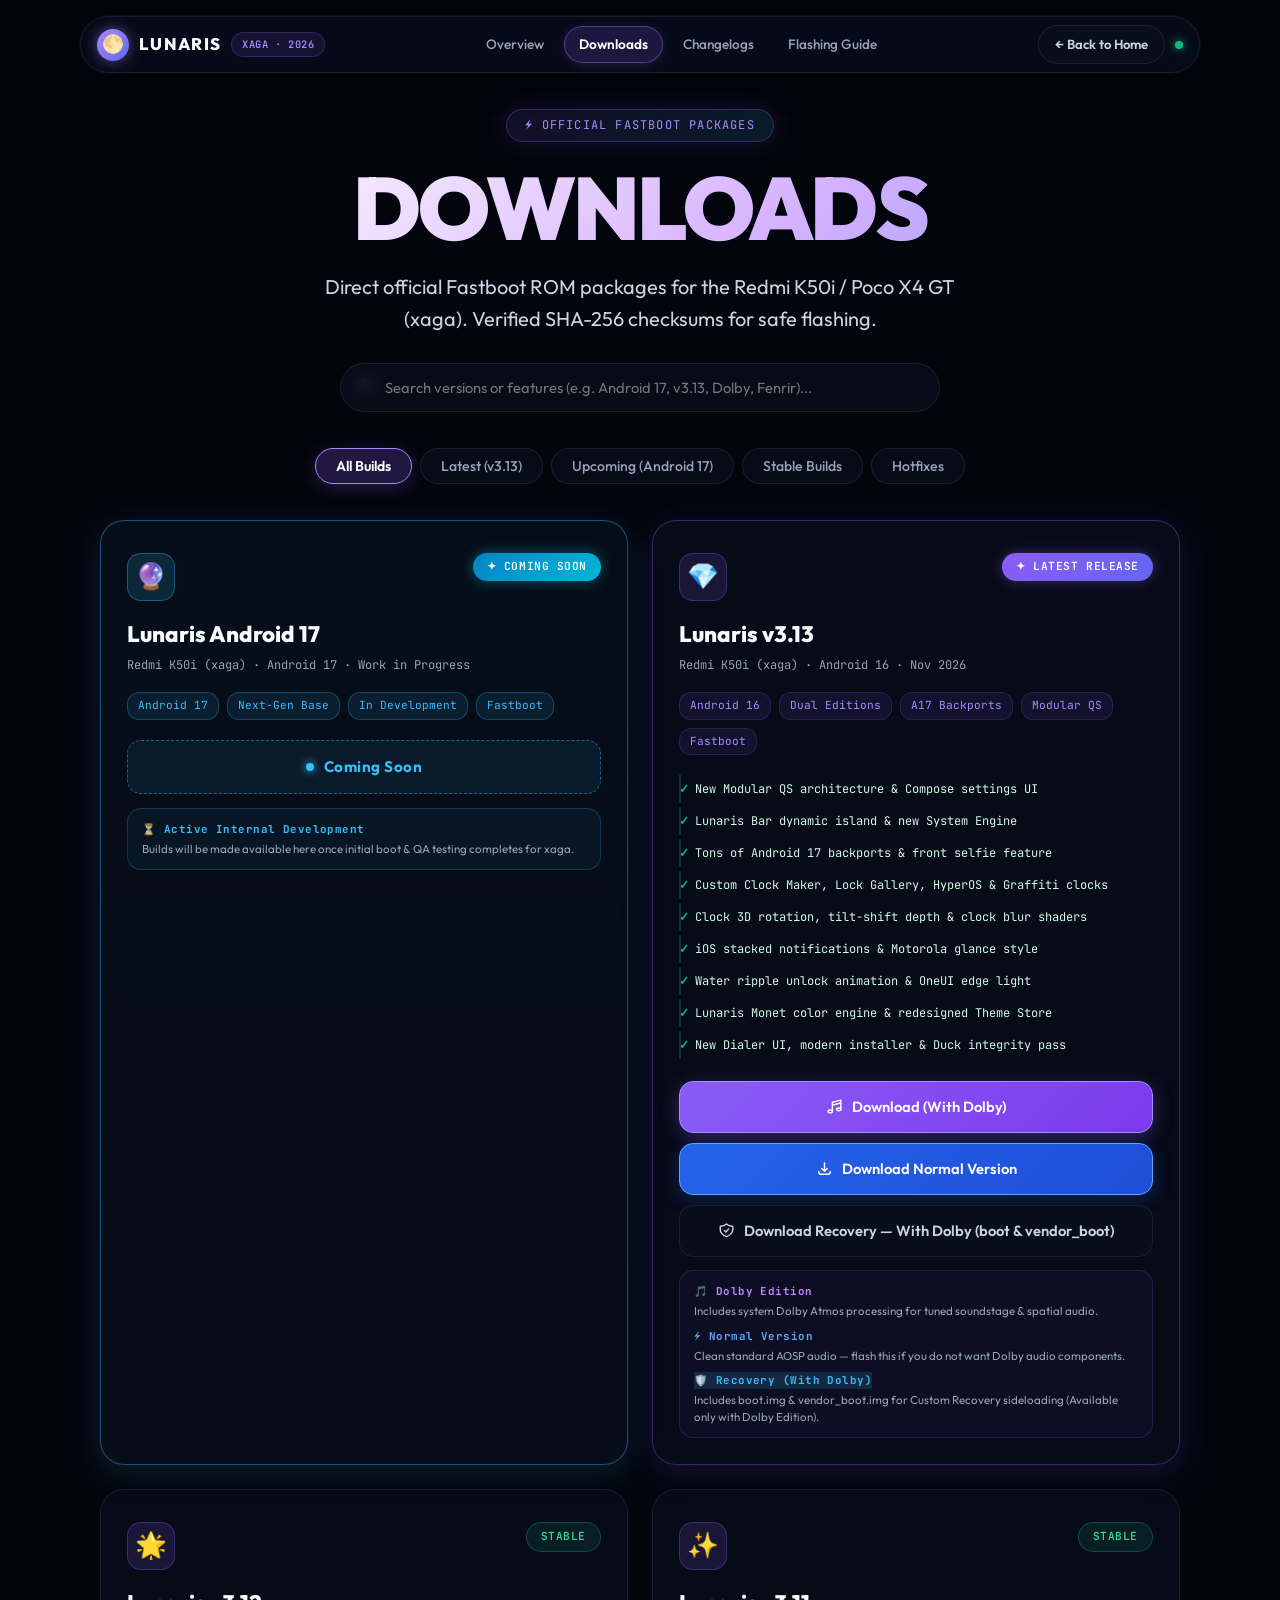
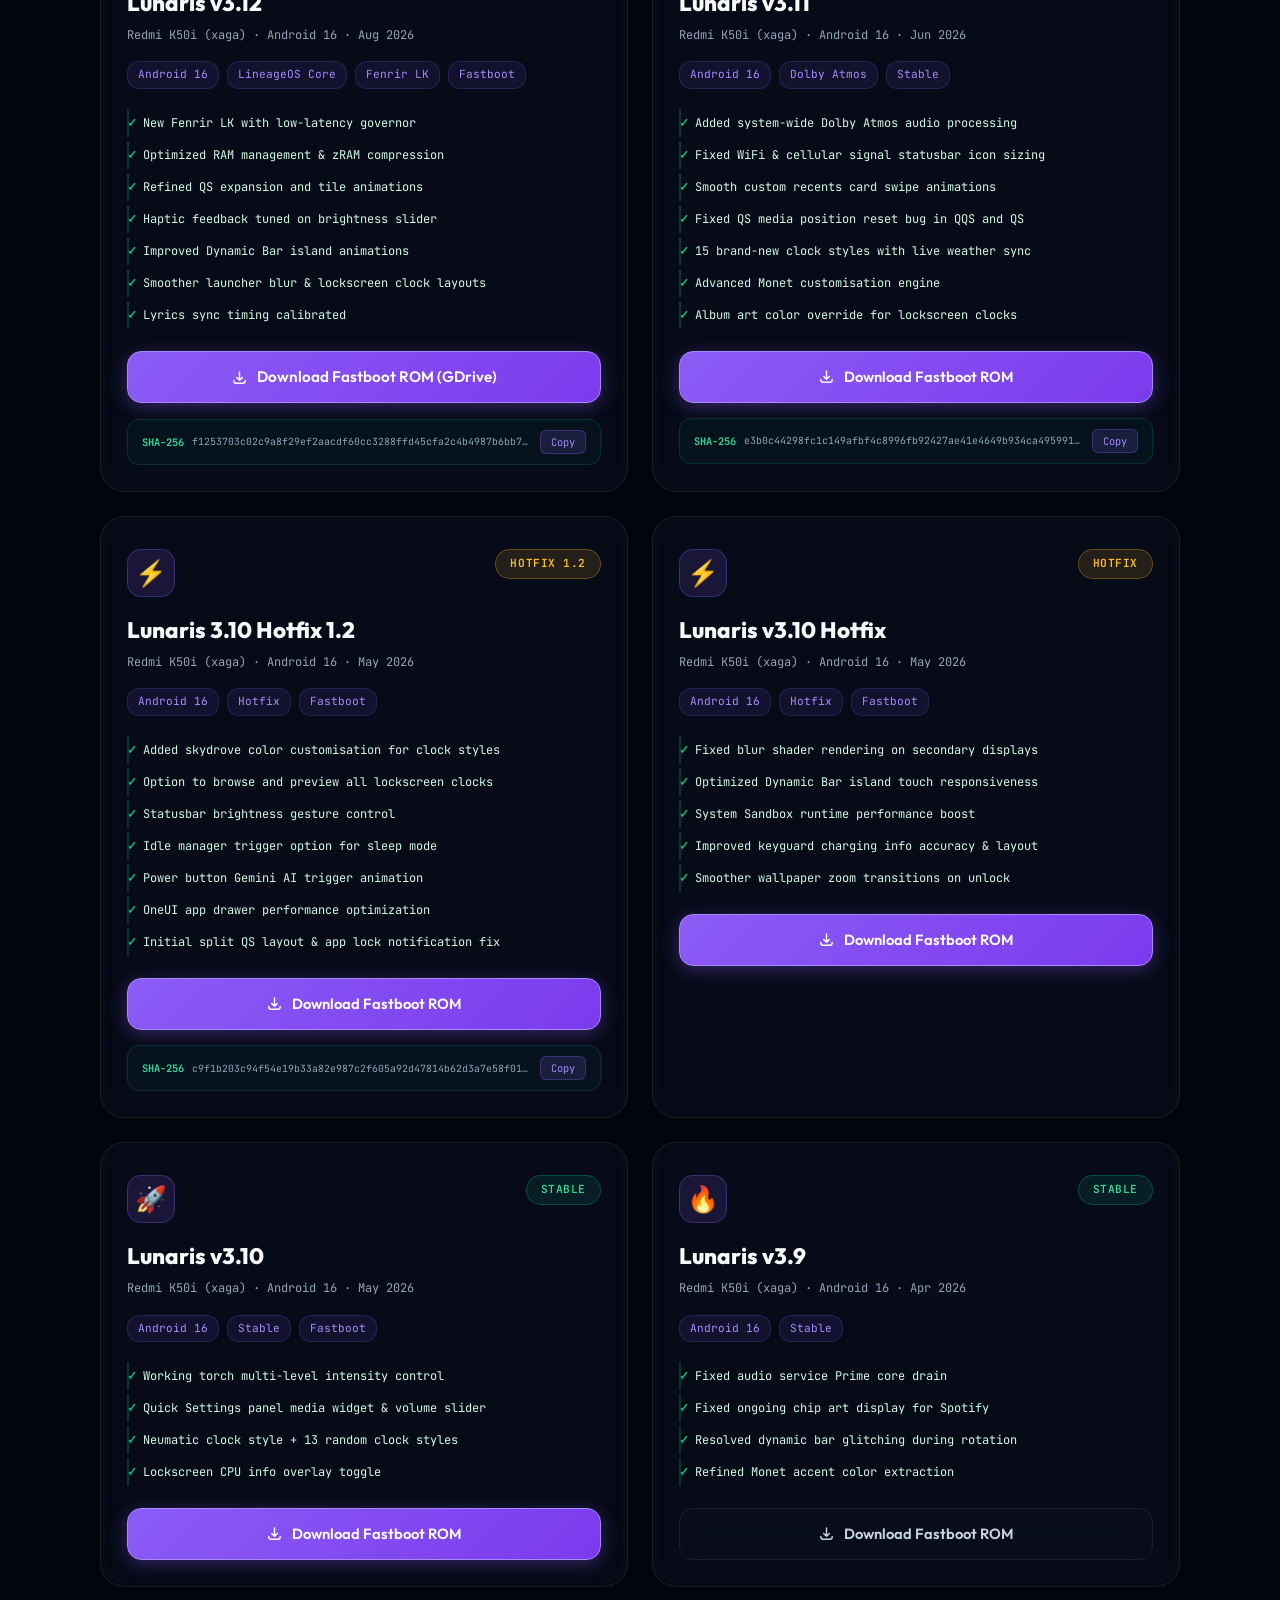
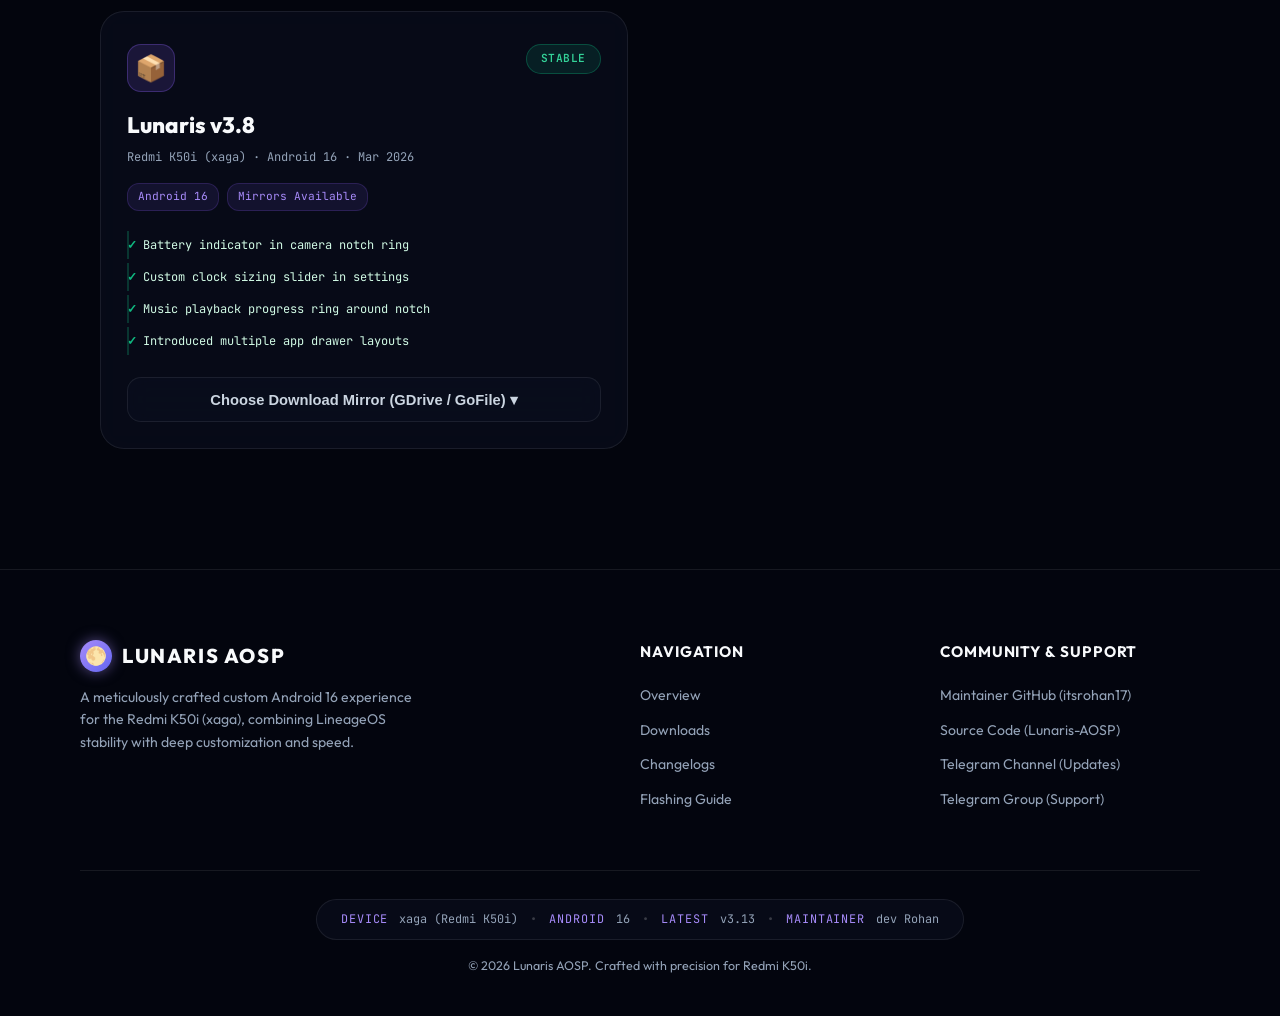
==== commit 594e8577: "Lunaris v3.13 update pushed" ====
--- a/downloads.html
+++ b/downloads.html
@@ -189,7 +189,7 @@
               <svg width="17" height="17" fill="none" stroke="currentColor" viewBox="0 0 24 24">
                 <path stroke-linecap="round" stroke-linejoin="round" stroke-width="2" d="M9 12l2 2 4-4m5.618-4.016A11.955 11.955 0 0112 2.944a11.955 11.955 0 01-8.618 3.04A12.02 12.02 0 003 9c0 5.591 3.824 10.29 9 11.622 5.176-1.332 9-6.03 9-11.622 0-1.042-.133-2.052-.382-3.016z" />
               </svg>
-              <span>Download Recovery (boot &amp; vendor_boot)</span>
+              <span>Download Recovery — With Dolby (boot &amp; vendor_boot)</span>
             </a>
             <div class="dl-edition-guide">
               <div class="dl-edition-item">
@@ -201,8 +201,8 @@
                 <span class="edition-desc">Clean standard AOSP audio — flash this if you do not want Dolby audio components.</span>
               </div>
               <div class="dl-edition-item">
-                <span class="edition-badge" style="background:rgba(56,189,248,0.15);border-color:rgba(56,189,248,0.3);color:#38bdf8;">🛡️ Recovery Files</span>
-                <span class="edition-desc">Includes boot.img &amp; vendor_boot.img for flashing via Custom Recovery / ADB Sideload.</span>
+                <span class="edition-badge" style="background:rgba(56,189,248,0.15);border-color:rgba(56,189,248,0.3);color:#38bdf8;">🛡️ Recovery (With Dolby)</span>
+                <span class="edition-desc">Includes boot.img &amp; vendor_boot.img for Custom Recovery sideloading (Available only with Dolby Edition).</span>
               </div>
             </div>
           </div>
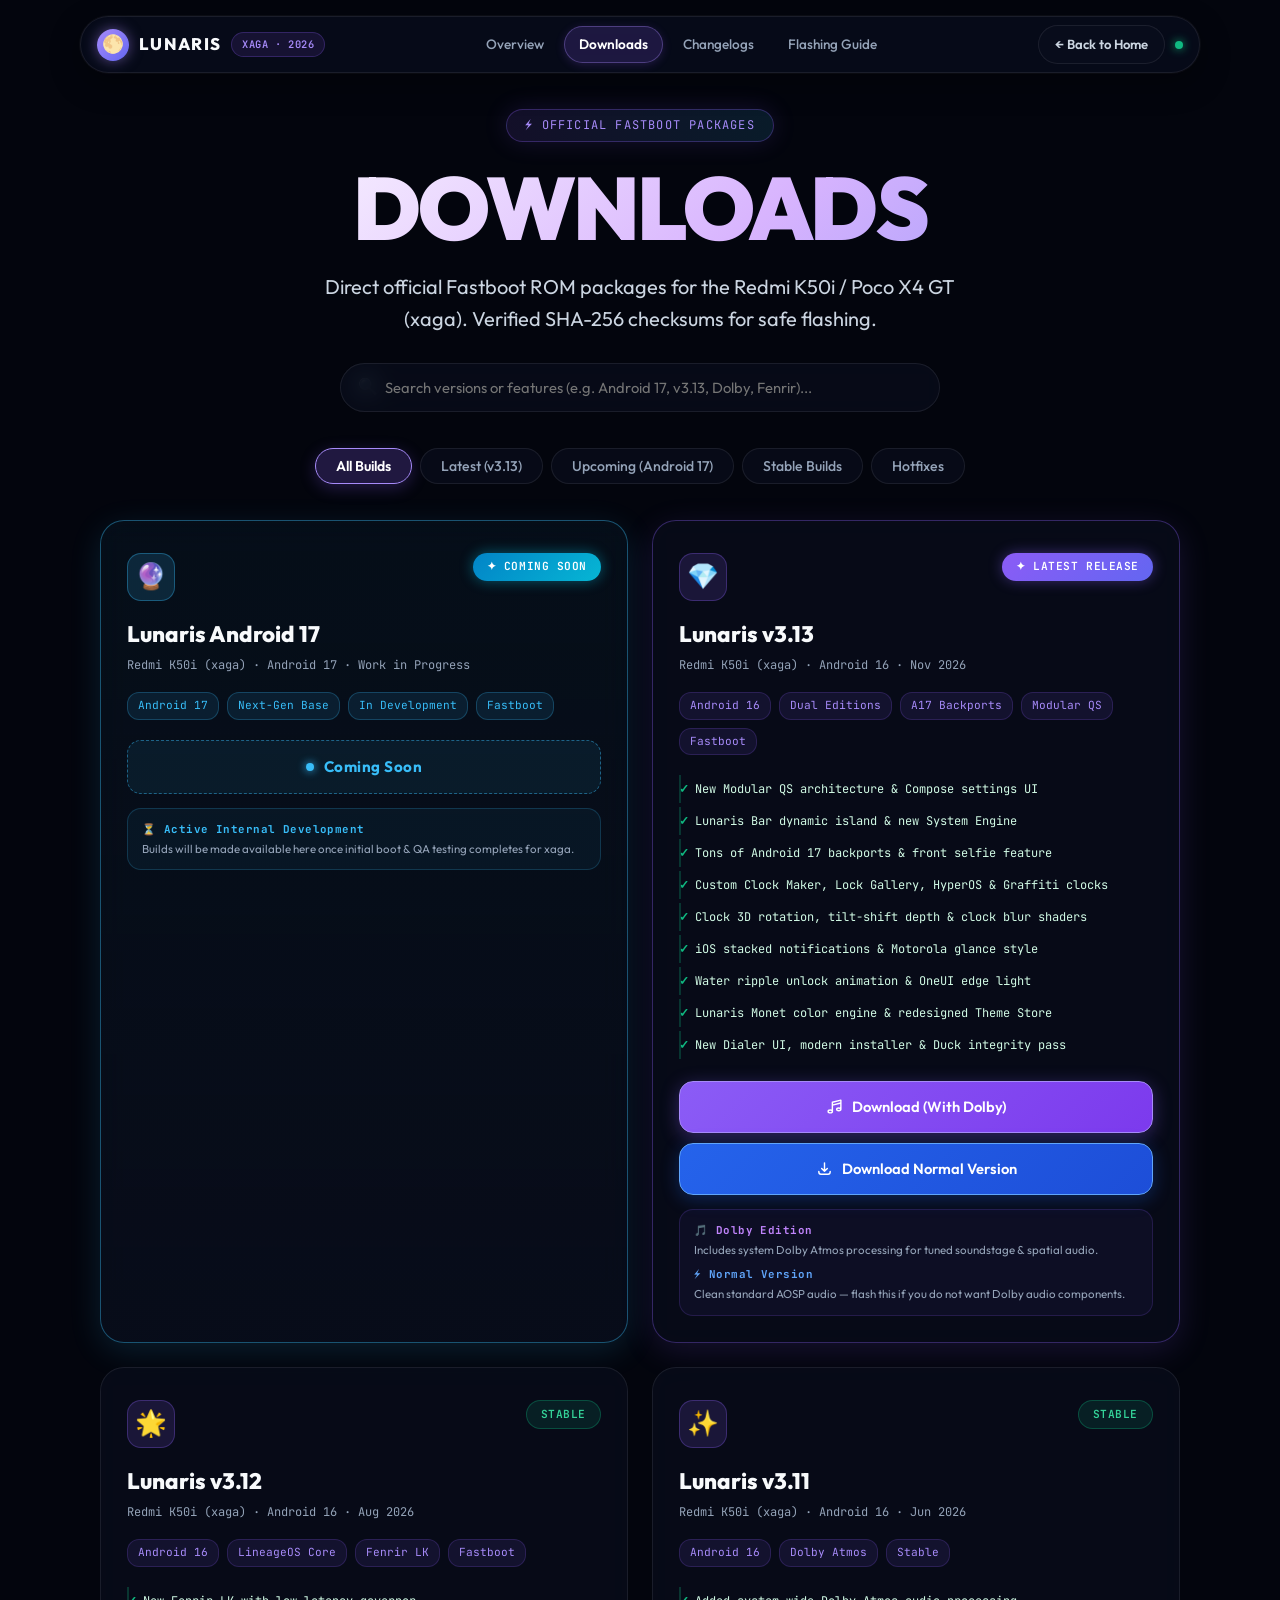
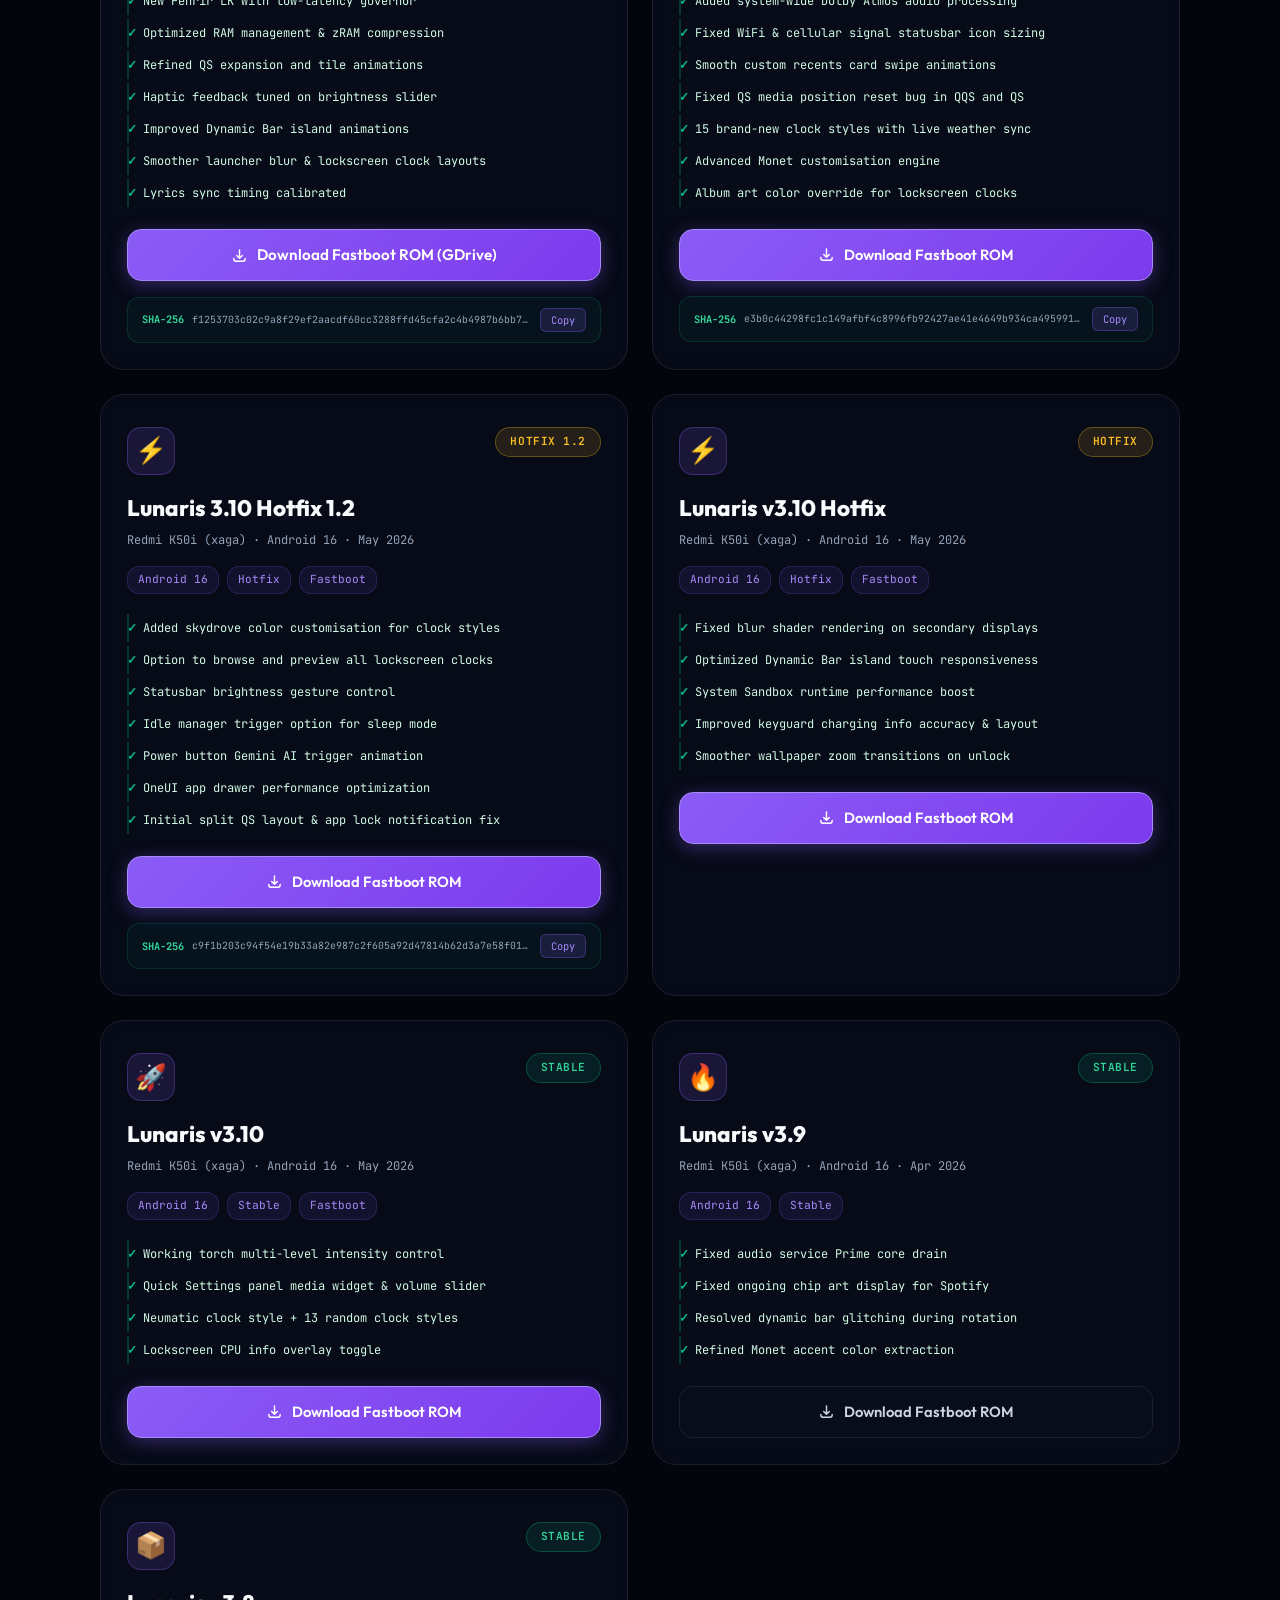
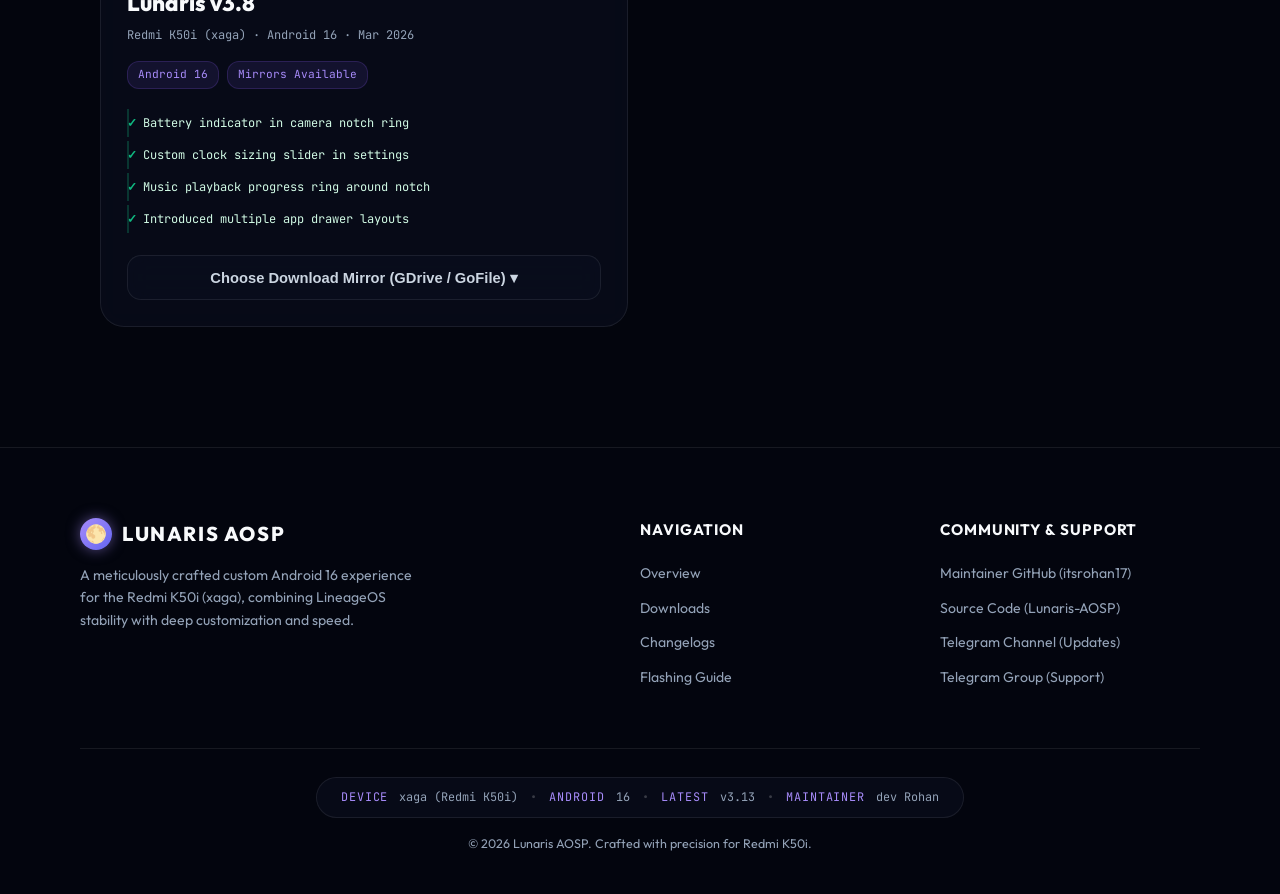
==== commit e4c2e337: "Lunaris v3.13 update pushed" ====
--- a/downloads.html
+++ b/downloads.html
@@ -185,12 +185,6 @@
               </svg>
               <span>Download Normal Version</span>
             </a>
-            <a href="https://drive.google.com/drive/folders/1E7qquMc-BsSf50VCB7XWBFlTIVRnijk4?usp=sharing" target="_blank" rel="noopener noreferrer" class="btn bg" style="justify-content:center;font-size:0.92rem;">
-              <svg width="17" height="17" fill="none" stroke="currentColor" viewBox="0 0 24 24">
-                <path stroke-linecap="round" stroke-linejoin="round" stroke-width="2" d="M9 12l2 2 4-4m5.618-4.016A11.955 11.955 0 0112 2.944a11.955 11.955 0 01-8.618 3.04A12.02 12.02 0 003 9c0 5.591 3.824 10.29 9 11.622 5.176-1.332 9-6.03 9-11.622 0-1.042-.133-2.052-.382-3.016z" />
-              </svg>
-              <span>Download Recovery — With Dolby (boot &amp; vendor_boot)</span>
-            </a>
             <div class="dl-edition-guide">
               <div class="dl-edition-item">
                 <span class="edition-badge dolby">🎵 Dolby Edition</span>
@@ -199,10 +193,6 @@
               <div class="dl-edition-item">
                 <span class="edition-badge vanilla">⚡ Normal Version</span>
                 <span class="edition-desc">Clean standard AOSP audio — flash this if you do not want Dolby audio components.</span>
-              </div>
-              <div class="dl-edition-item">
-                <span class="edition-badge" style="background:rgba(56,189,248,0.15);border-color:rgba(56,189,248,0.3);color:#38bdf8;">🛡️ Recovery (With Dolby)</span>
-                <span class="edition-desc">Includes boot.img &amp; vendor_boot.img for Custom Recovery sideloading (Available only with Dolby Edition).</span>
               </div>
             </div>
           </div>
